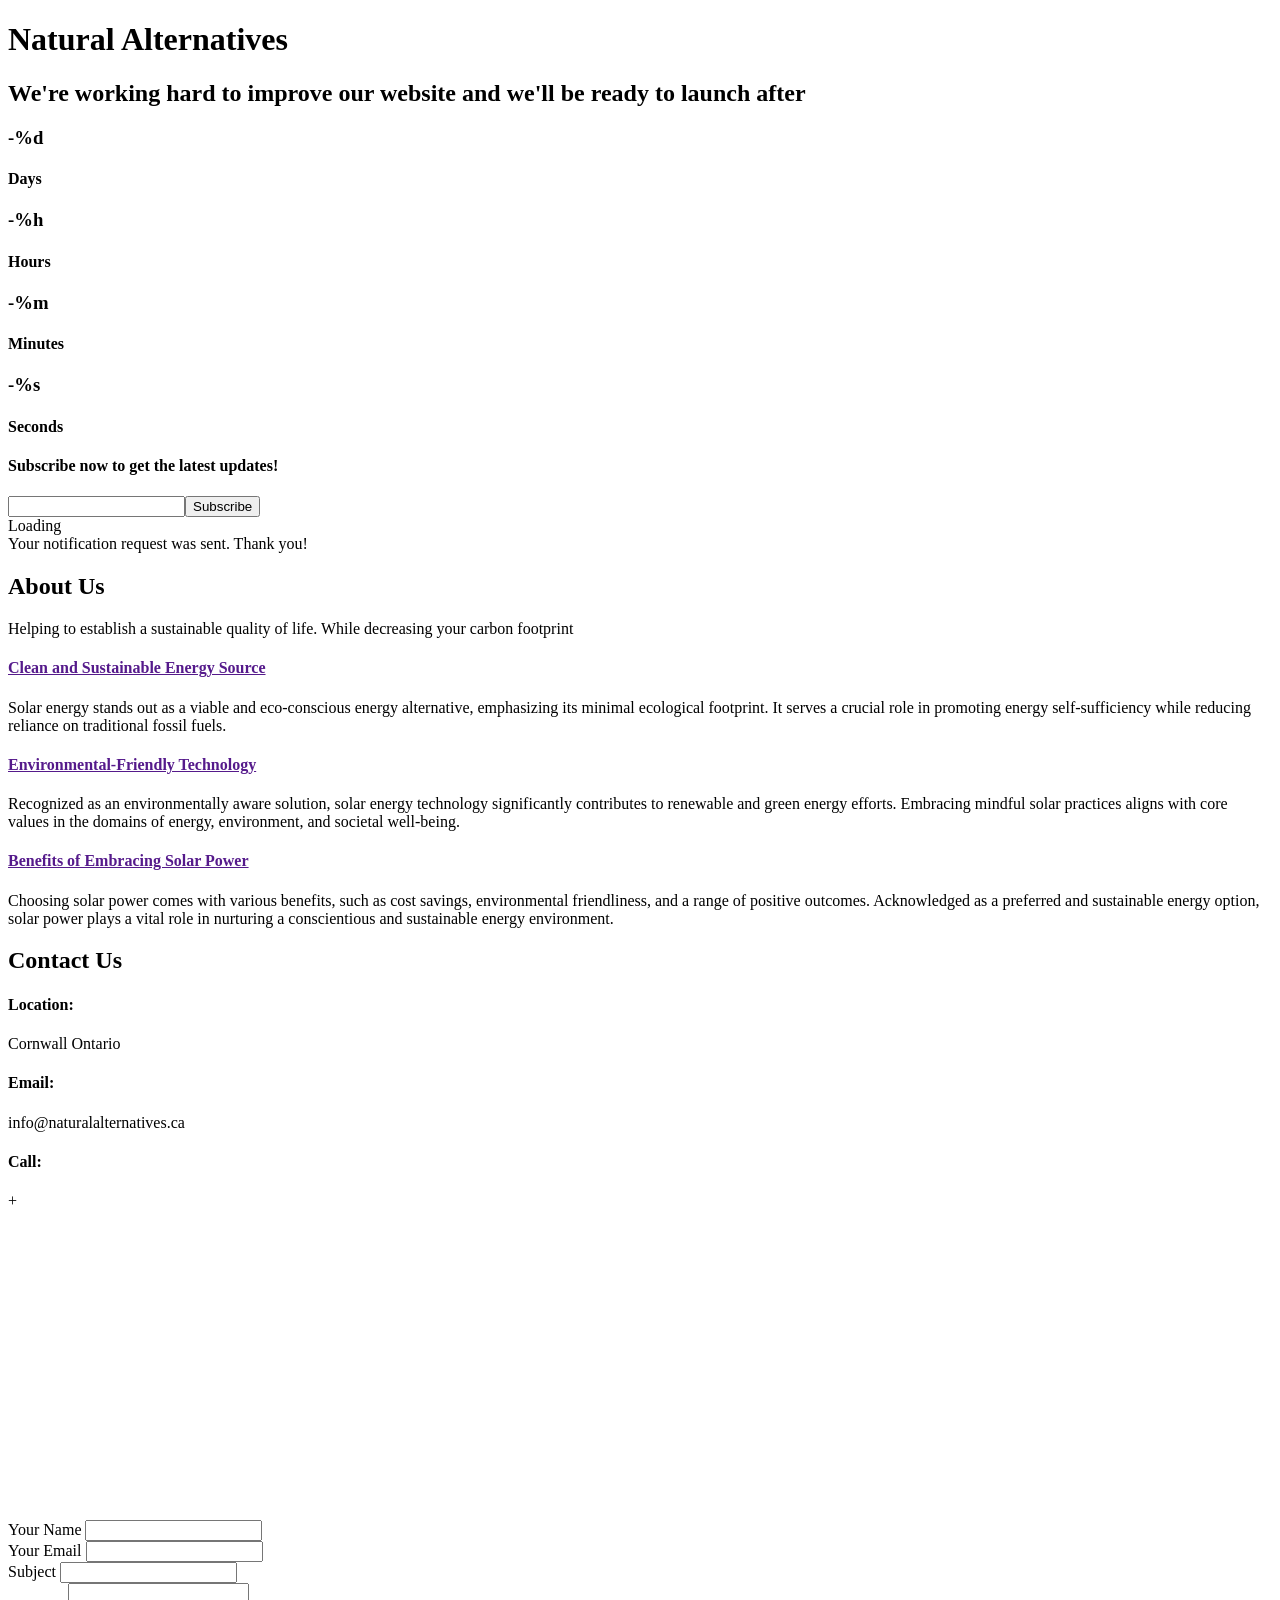
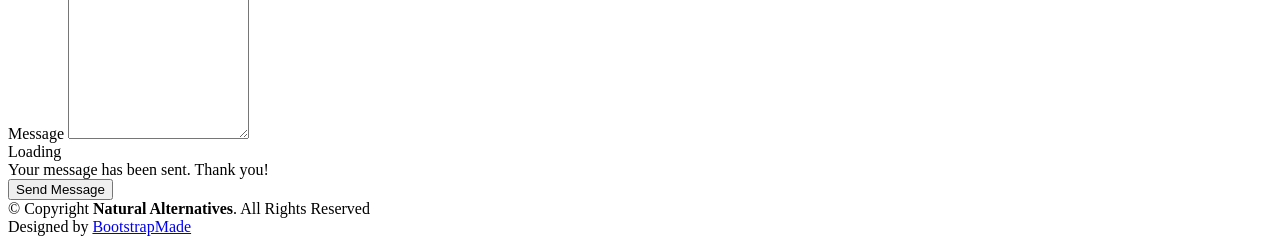
==== index.html @ 053cc7c6 "Add files via upload HTML Landing Page" ====
<!DOCTYPE html>
<html lang="en">

<head>
  <meta charset="utf-8">
  <meta content="width=device-width, initial-scale=1.0" name="viewport">
  <title>Natural Alternatives - Bootstrap Coming Soon Template</title>
  <meta content="" name="description">
  <meta content="" name="keywords">

  <!-- Favicons -->
  <link href="assets/img/favicon.png" rel="icon">
  <link href="assets/img/apple-touch-icon.png" rel="apple-touch-icon">

  <!-- Google Fonts -->
  <link href="https://fonts.googleapis.com/css?family=Open+Sans:300,300i,400,400i,600,600i,700,700i|Raleway:300,300i,400,400i,600,600i,700,700i" rel="stylesheet">

  <!-- Vendor CSS Files -->
  <link href="assets/vendor/bootstrap/css/bootstrap.min.css" rel="stylesheet">
  <link href="assets/vendor/bootstrap-icons/bootstrap-icons.css" rel="stylesheet">

  <!-- Template Main CSS File -->
  <link href="assets/css/style.css" rel="stylesheet">

  <!-- =======================================================
  * Template Name: Maundy
  * Updated: Jan 29 2024 with Bootstrap v5.3.2
  * Template URL: https://bootstrapmade.com/maundy-free-coming-soon-bootstrap-theme/
  * Author: BootstrapMade.com
  * License: https://bootstrapmade.com/license/
  ======================================================== -->
</head>

<body>

  <!-- ======= Header ======= -->
  <header id="header" class="d-flex align-items-center">
    <div class="container d-flex flex-column align-items-center">

      <h1>Natural Alternatives</h1>
      <h2>We're working hard to improve our website and we'll be ready to launch after</h2>
      <div class="countdown d-flex justify-content-center" data-count="2024/01/01">
        <div>
          <h3>-%d</h3>
          <h4>Days</h4>
        </div>
        <div>
          <h3>-%h</h3>
          <h4>Hours</h4>
        </div>
        <div>
          <h3>-%m</h3>
          <h4>Minutes</h4>
        </div>
        <div>
          <h3>-%s</h3>
          <h4>Seconds</h4>
        </div>
      </div>

      <div class="subscribe">
        <h4>Subscribe now to get the latest updates!</h4>
        <form action="forms/notify.php" method="post" role="form" class="php-email-form">
          <div class="subscribe-form">
            <input type="email" name="email" required><input type="submit" value="Subscribe">
          </div>
          <div class="mt-2">
            <div class="loading">Loading</div>
            <div class="error-message"></div>
            <div class="sent-message">Your notification request was sent. Thank you!</div>
          </div>
        </form>
      </div>

      <div class="social-links text-center">
        <a href="#" class="twitter"><i class="bi bi-twitter"></i></a>
        <a href="#" class="facebook"><i class="bi bi-facebook"></i></a>
        <a href="#" class="instagram"><i class="bi bi-instagram"></i></a>
        <a href="#" class="linkedin"><i class="bi bi-linkedin"></i></a>
      </div>

    </div>
  </header><!-- End #header -->

  <main id="main">

    <!-- ======= About Us Section ======= -->
    <section id="about" class="about">
      <div class="container">

        <div class="section-title">
          <h2>About Us</h2>
          <p>Helping to establish a sustainable quality of life. While decreasing your carbon footprint</p>
        </div>

        <div class="row mt-2">
          <div class="col-lg-4 col-md-6 icon-box">
            <div class="icon"><i class="bi bi-briefcase"></i></div>
            <h4 class="title"><a href="">Clean and Sustainable Energy Source</a></h4>
            <p class="description">Solar energy stands out as a viable and eco-conscious energy alternative, emphasizing its minimal ecological footprint. It serves a crucial role in promoting energy self-sufficiency while reducing reliance on traditional fossil fuels.</div>
          <div class="col-lg-4 col-md-6 icon-box">
            <div class="icon"><i class="bi bi-bar-chart"></i></div>
            <h4 class="title"><a href="">Environmental-Friendly Technology </a></h4>
            <p class="description">Recognized as an environmentally aware solution, solar energy technology significantly contributes to renewable and green energy efforts. Embracing mindful solar practices aligns with core values in the domains of energy, environment, and societal well-being.</div>
          <div class="col-lg-4 col-md-6 icon-box">
            <div class="icon"><i class="bi bi-brightness-high"></i></div>
            <h4 class="title"><a href="">Benefits of Embracing Solar Power</a></h4>
            <p class="description">Choosing solar power comes with various benefits, such as cost savings, environmental friendliness, and a range of positive outcomes. Acknowledged as a preferred and sustainable energy option, solar power plays a vital role in nurturing a conscientious and sustainable energy environment.</p>
          </div>
        </div>

      </div>
    </section><!-- End About Us Section -->

    <!-- ======= Contact Us Section ======= -->
    <section id="contact" class="contact">
      <div class="container">

        <div class="section-title">
          <h2>Contact Us</h2>
        </div>

        <div class="row">

          <div class="col-lg-5 d-flex align-items-stretch">
            <div class="info">
              <div class="address">
                <i class="bi bi-geo-alt"></i>
                <h4>Location:</h4>
                <p>Cornwall Ontario</p>
              </div>

              <div class="email">
                <i class="bi bi-envelope"></i>
                <h4>Email:</h4>
                <p>info@naturalalternatives.ca</p>
              </div>

              <div class="phone">
                <i class="bi bi-phone"></i>
                <h4>Call:</h4>
                <p>+</p>
              </div>

              <iframe src="https://www.google.com/maps/embed?pb=!1m14!1m8!1m3!1d12097.433213460943!2d-74.748867!3d45.017105!3m2!1i1024!2i768!4f13.1!3m3!1m2!1s0x4cd1c0f69bcedf27%3A0x494b4d4c6f68f7b8!2sCornwall%2C%20ON!5e0!3m2!1sen!2sca!4v1539943755621" frameborder="0" style="border:0; width: 100%; height: 290px;" allowfullscreen></iframe>
            </div>
          </div>

          <div class="col-lg-7 mt-5 mt-lg-0 d-flex align-items-stretch">
            <form action="forms/contact.php" method="post" role="form" class="php-email-form">
              <div class="row">
                <div class="form-group col-md-6">
                  <label for="name">Your Name</label>
                  <input type="text" name="name" class="form-control" id="name" required>
                </div>
                <div class="form-group col-md-6 mt-3 mt-md-0">
                  <label for="name">Your Email</label>
                  <input type="email" class="form-control" name="email" id="email" required>
                </div>
              </div>
              <div class="form-group mt-3">
                <label for="name">Subject</label>
                <input type="text" class="form-control" name="subject" id="subject" required>
              </div>
              <div class="form-group mt-3">
                <label for="name">Message</label>
                <textarea class="form-control" name="message" rows="10" required></textarea>
              </div>
              <div class="my-3">
                <div class="loading">Loading</div>
                <div class="error-message"></div>
                <div class="sent-message">Your message has been sent. Thank you!</div>
              </div>
              <div class="text-center"><button type="submit">Send Message</button></div>
            </form>
          </div>

        </div>

      </div>
    </section><!-- End Contact Us Section -->

  </main><!-- End #main -->

  <!-- ======= Footer ======= -->
  <footer id="footer">
    <div class="container">
      <div class="copyright">
        &copy; Copyright <strong><span>Natural Alternatives</span></strong>. All Rights Reserved
      </div>
      <div class="credits">
        <!-- All the links in the footer should remain intact. -->
        <!-- You can delete the links only if you purchased the pro version. -->
        <!-- Licensing information: https://bootstrapmade.com/license/ -->
        <!-- Purchase the pro version with working PHP/AJAX contact form: https://bootstrapmade.com/maundy-free-coming-soon-bootstrap-theme/ -->
        Designed by <a href="https://bootstrapmade.com/">BootstrapMade</a>
      </div>
    </div>
  </footer><!-- End #footer -->

  <a href="#" class="back-to-top d-flex align-items-center justify-content-center"><i class="bi bi-arrow-up-short"></i></a>

  <!-- Vendor JS Files -->
  <script src="assets/vendor/bootstrap/js/bootstrap.bundle.min.js"></script>
  <script src="assets/vendor/php-email-form/validate.js"></script>

  <!-- Template Main JS File -->
  <script src="assets/js/main.js"></script>

</body>

</html>
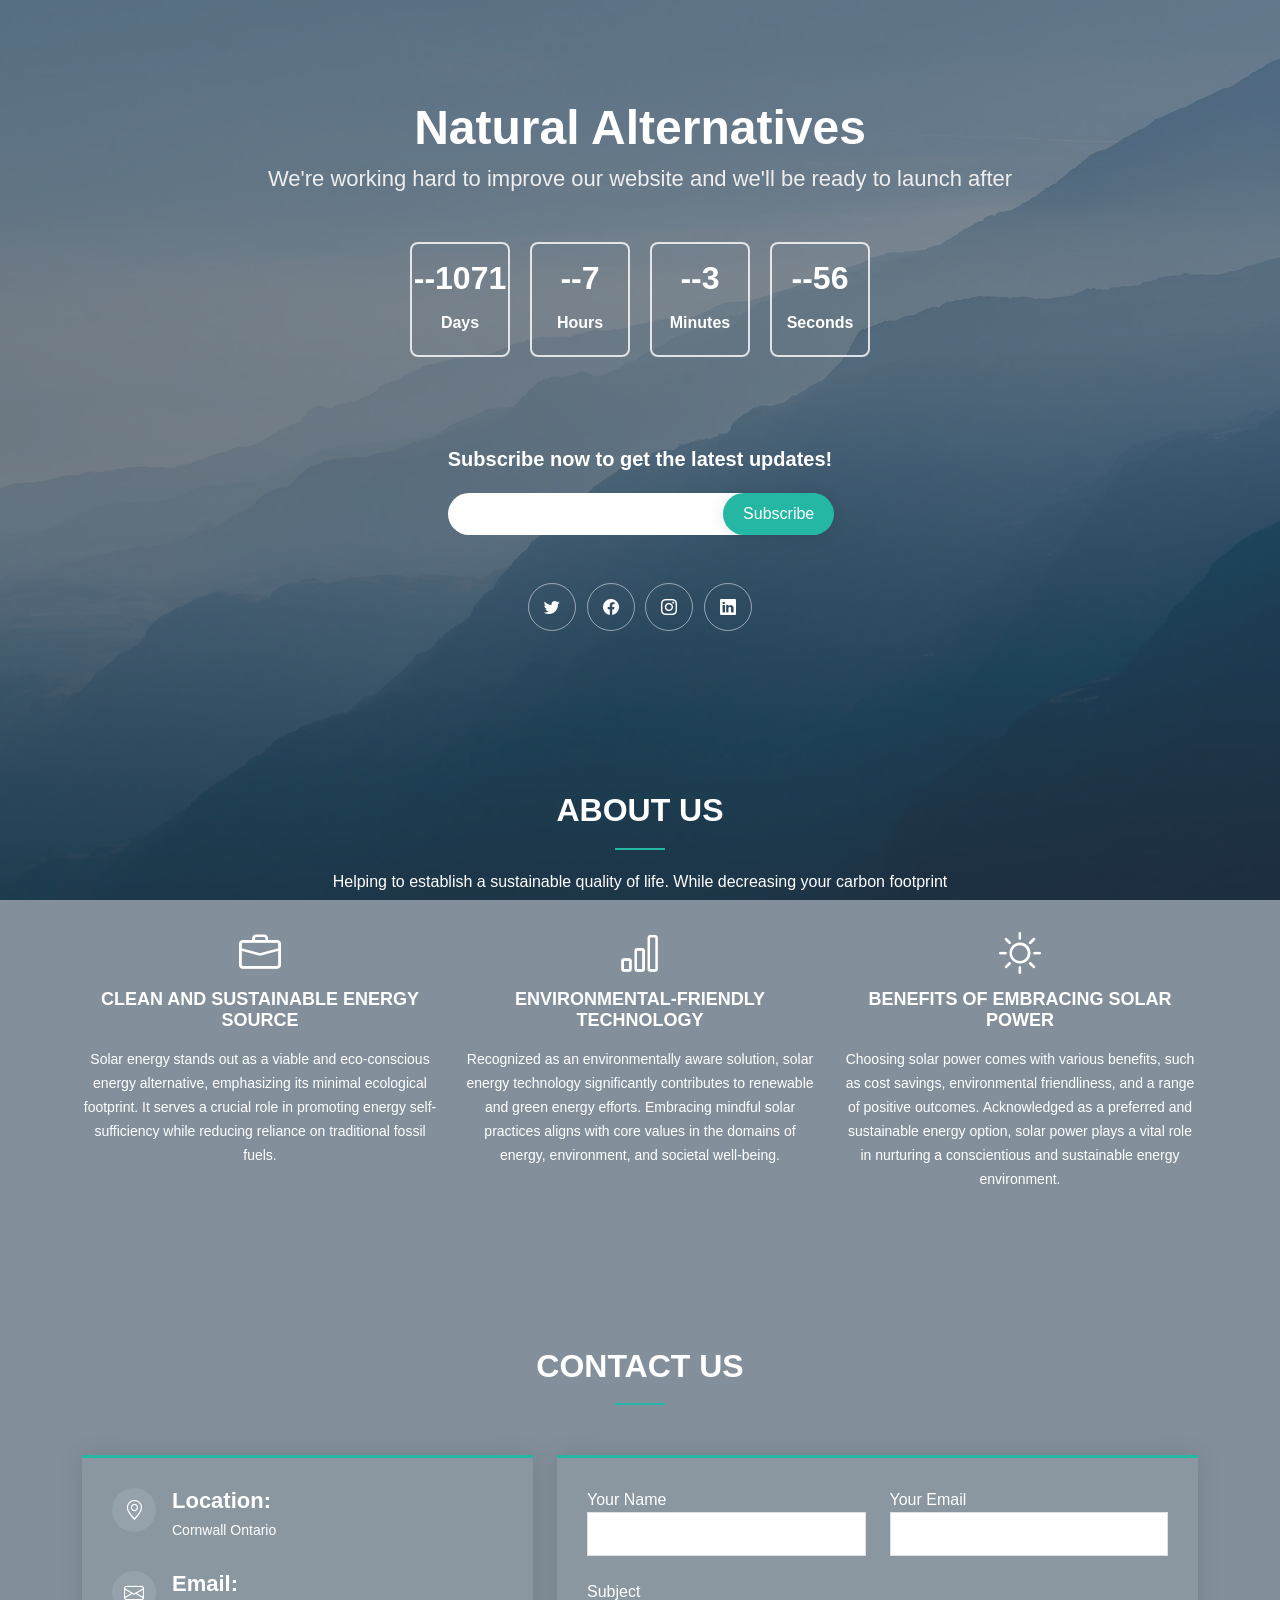
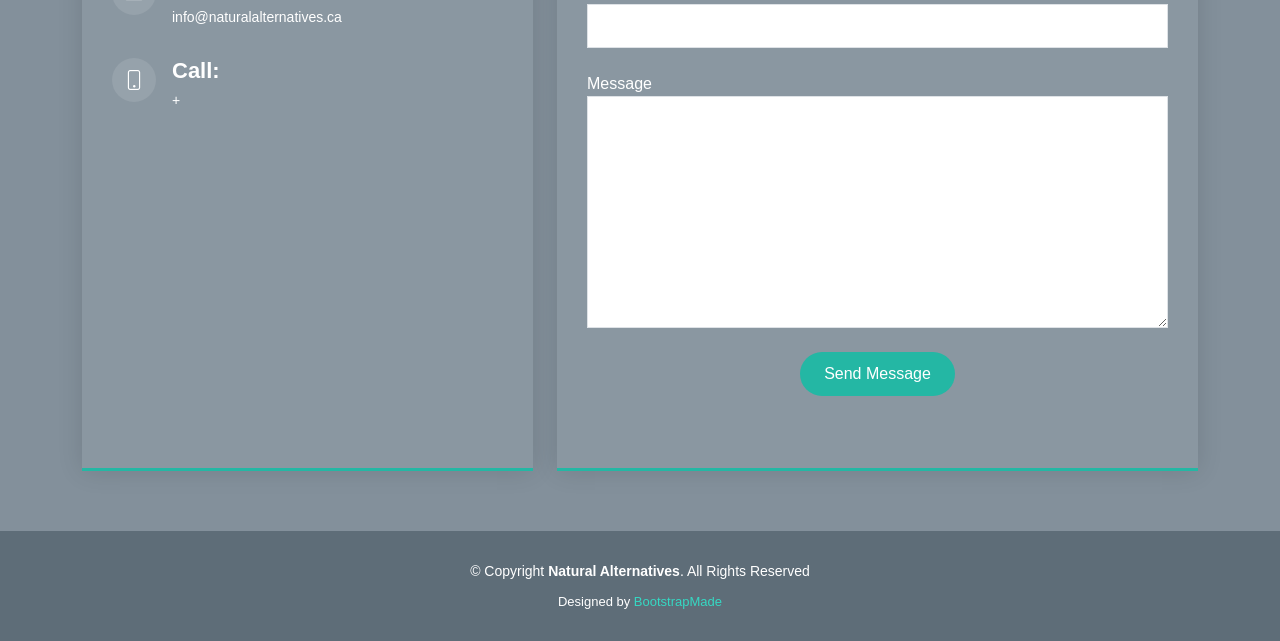
==== commit 206a158e: "test added test comment" ====
--- a/index.html
+++ b/index.html
@@ -22,6 +22,8 @@
   <!-- Template Main CSS File -->
   <link href="assets/css/style.css" rel="stylesheet">
 
+  <!-- this is a test line of text -->
+  
   <!-- =======================================================
   * Template Name: Maundy
   * Updated: Jan 29 2024 with Bootstrap v5.3.2
--- a/assets/css/style.css
+++ b/assets/css/style.css
@@ -0,0 +1,794 @@
+/**
+* Template Name: Maundy
+* Updated: Jan 29 2024 with Bootstrap v5.3.2
+* Template URL: https://bootstrapmade.com/maundy-free-coming-soon-bootstrap-theme/
+* Author: BootstrapMade.com
+* License: https://bootstrapmade.com/license/
+*/
+
+/*--------------------------------------------------------------
+# General
+--------------------------------------------------------------*/
+body {
+  font-family: "Open Sans", sans-serif;
+  color: #fff;
+  background: url("../img/bg.jpg") top center no-repeat;
+  background-size: cover;
+  position: relative;
+}
+
+body::before {
+  content: "";
+  position: absolute;
+  left: 0;
+  right: 0;
+  top: 0;
+  bottom: 0;
+  background: rgba(49, 71, 89, 0.6);
+}
+
+@media (min-width: 1024px) {
+  body {
+    background-attachment: fixed;
+  }
+}
+
+a {
+  color: #24b7a4;
+  text-decoration: none;
+}
+
+a:hover {
+  color: #36d8c3;
+  text-decoration: none;
+}
+
+h1,
+h2,
+h3,
+h4,
+h5,
+h6 {
+  font-family: "Raleway", sans-serif;
+}
+
+#main {
+  position: relative;
+}
+
+/*--------------------------------------------------------------
+# Back to top button
+--------------------------------------------------------------*/
+.back-to-top {
+  position: fixed;
+  visibility: hidden;
+  opacity: 0;
+  right: 15px;
+  bottom: 15px;
+  z-index: 996;
+  background: #24b7a4;
+  width: 40px;
+  height: 40px;
+  border-radius: 50px;
+  transition: all 0.4s;
+}
+
+.back-to-top i {
+  font-size: 28px;
+  color: #fff;
+  line-height: 0;
+}
+
+.back-to-top:hover {
+  background: #2ed6c0;
+  color: #fff;
+}
+
+.back-to-top.active {
+  visibility: visible;
+  opacity: 1;
+}
+
+/*--------------------------------------------------------------
+# Header
+--------------------------------------------------------------*/
+#header {
+  position: relative;
+  width: 100%;
+  padding: 100px 0;
+  /* countdown */
+}
+
+#header h1 {
+  margin: 0 0 10px 0;
+  font-size: 48px;
+  font-weight: 700;
+  line-height: 56px;
+  color: #fff;
+}
+
+#header h2 {
+  color: #eee;
+  margin-bottom: 40px;
+  font-size: 22px;
+}
+
+#header .countdown {
+  margin-bottom: 80px;
+}
+
+#header .countdown div {
+  text-align: center;
+  border: 2px solid rgba(255, 255, 255, 0.8);
+  border-radius: 8px;
+  margin: 10px 10px;
+  width: 100px;
+  padding: 15px 0;
+}
+
+#header .countdown div h3 {
+  font-weight: 700;
+  font-size: 32px;
+  margin-bottom: 15px;
+}
+
+#header .countdown div h4 {
+  font-size: 16px;
+  font-weight: 600;
+}
+
+@media (max-width: 575px) {
+  #header .countdown div {
+    width: 70px;
+    padding: 10px 0;
+    margin: 10px 8px;
+  }
+
+  #header .countdown div h3 {
+    font-size: 28px;
+    margin-bottom: 10px;
+  }
+
+  #header .countdown div h4 {
+    font-size: 14px;
+    font-weight: 500;
+  }
+}
+
+#header .subscribe {
+  font-size: 15px;
+  text-align: center;
+}
+
+#header .subscribe h4 {
+  font-size: 20px;
+  font-weight: 600;
+  color: #fff;
+  position: relative;
+  padding-bottom: 12px;
+}
+
+#header .subscribe .subscribe-form {
+  min-width: 300px;
+  margin-top: 10px;
+  background: #fff;
+  padding: 6px 10px;
+  position: relative;
+  border-radius: 50px;
+  text-align: left;
+}
+
+#header .subscribe .subscribe-form input[type=email] {
+  border: 0;
+  padding: 4px 8px;
+  width: calc(100% - 100px);
+}
+
+#header .subscribe .subscribe-form input[type=submit] {
+  position: absolute;
+  top: 0;
+  right: -2px;
+  bottom: 0;
+  border: 0;
+  background: none;
+  font-size: 16px;
+  padding: 0 20px;
+  background: #24b7a4;
+  color: #fff;
+  transition: 0.3s;
+  border-radius: 50px;
+  box-shadow: 0px 2px 15px rgba(0, 0, 0, 0.1);
+}
+
+#header .subscribe .subscribe-form input[type=submit]:hover {
+  background: #22ae9c;
+}
+
+#header .subscribe .error-message {
+  display: none;
+  color: #ed3c0d;
+  text-align: center;
+  padding: 15px;
+  font-weight: 600;
+}
+
+#header .subscribe .sent-message {
+  display: none;
+  color: #18d26e;
+  text-align: center;
+  padding: 15px;
+  font-weight: 600;
+}
+
+#header .subscribe .loading {
+  display: none;
+  text-align: center;
+  padding: 15px;
+}
+
+#header .subscribe .loading:before {
+  content: "";
+  display: inline-block;
+  border-radius: 50%;
+  width: 24px;
+  height: 24px;
+  margin: 0 10px -6px 0;
+  border: 3px solid #18d26e;
+  border-top-color: #eee;
+  animation: animate-loading-notify 1s linear infinite;
+}
+
+@keyframes animate-loading-notify {
+  0% {
+    transform: rotate(0deg);
+  }
+
+  100% {
+    transform: rotate(360deg);
+  }
+}
+
+#header .social-links {
+  margin-top: 40px;
+}
+
+#header .social-links a {
+  font-size: 16px;
+  color: #fff;
+  margin: 0 3px;
+  border-radius: 50%;
+  width: 48px;
+  height: 48px;
+  transition: 0.3s;
+  border: 1px solid rgba(255, 255, 255, 0.5);
+  display: inline-flex;
+  align-items: center;
+  justify-content: center;
+}
+
+#header .social-links a i {
+  line-height: 0;
+}
+
+#header .social-links a:hover {
+  background: #24b7a4;
+  border-color: #24b7a4;
+}
+
+/*--------------------------------------------------------------
+# Navigation Menu
+--------------------------------------------------------------*/
+/**
+* Desktop Navigation 
+*/
+.navbar {
+  padding: 0;
+}
+
+.navbar ul {
+  margin: 0;
+  padding: 0;
+  display: flex;
+  list-style: none;
+  align-items: center;
+}
+
+.navbar li {
+  position: relative;
+}
+
+.navbar a,
+.navbar a:focus {
+  display: flex;
+  align-items: center;
+  justify-content: space-between;
+  padding: 10px 0 10px 30px;
+  font-family: "Raleway", sans-serif;
+  font-size: 16px;
+  font-weight: 700;
+  color: #3a5469;
+  white-space: nowrap;
+  transition: 0.3s;
+}
+
+.navbar a i,
+.navbar a:focus i {
+  font-size: 12px;
+  line-height: 0;
+  margin-left: 5px;
+}
+
+.navbar a:hover,
+.navbar .active,
+.navbar .active:focus,
+.navbar li:hover>a {
+  color: #24b7a4;
+}
+
+.navbar .getstarted,
+.navbar .getstarted:focus {
+  background: #24b7a4;
+  padding: 8px 20px;
+  margin-left: 30px;
+  border-radius: 4px;
+  color: #fff;
+}
+
+.navbar .getstarted:hover,
+.navbar .getstarted:focus:hover {
+  color: #fff;
+  background: #28ccb7;
+}
+
+.navbar .dropdown ul {
+  display: block;
+  position: absolute;
+  left: 14px;
+  top: calc(100% + 30px);
+  margin: 0;
+  padding: 10px 0;
+  z-index: 99;
+  opacity: 0;
+  visibility: hidden;
+  background: #fff;
+  box-shadow: 0px 0px 30px rgba(127, 137, 161, 0.25);
+  transition: 0.3s;
+  border-radius: 4px;
+}
+
+.navbar .dropdown ul li {
+  min-width: 200px;
+}
+
+.navbar .dropdown ul a {
+  padding: 10px 20px;
+  font-size: 15px;
+  text-transform: none;
+  font-weight: 600;
+}
+
+.navbar .dropdown ul a i {
+  font-size: 12px;
+}
+
+.navbar .dropdown ul a:hover,
+.navbar .dropdown ul .active:hover,
+.navbar .dropdown ul li:hover>a {
+  color: #24b7a4;
+}
+
+.navbar .dropdown:hover>ul {
+  opacity: 1;
+  top: 100%;
+  visibility: visible;
+}
+
+.navbar .dropdown .dropdown ul {
+  top: 0;
+  left: calc(100% - 30px);
+  visibility: hidden;
+}
+
+.navbar .dropdown .dropdown:hover>ul {
+  opacity: 1;
+  top: 0;
+  left: 100%;
+  visibility: visible;
+}
+
+@media (max-width: 1366px) {
+  .navbar .dropdown .dropdown ul {
+    left: -90%;
+  }
+
+  .navbar .dropdown .dropdown:hover>ul {
+    left: -100%;
+  }
+}
+
+/**
+* Mobile Navigation 
+*/
+.mobile-nav-toggle {
+  color: #314759;
+  font-size: 28px;
+  cursor: pointer;
+  display: none;
+  line-height: 0;
+  transition: 0.5s;
+}
+
+.mobile-nav-toggle.bi-x {
+  color: #fff;
+}
+
+@media (max-width: 991px) {
+  .mobile-nav-toggle {
+    display: block;
+  }
+
+  .navbar ul {
+    display: none;
+  }
+}
+
+.navbar-mobile {
+  position: fixed;
+  overflow: hidden;
+  top: 0;
+  right: 0;
+  left: 0;
+  bottom: 0;
+  background: rgba(31, 45, 56, 0.9);
+  transition: 0.3s;
+}
+
+.navbar-mobile .mobile-nav-toggle {
+  position: absolute;
+  top: 15px;
+  right: 15px;
+}
+
+.navbar-mobile ul {
+  display: block;
+  position: absolute;
+  top: 55px;
+  right: 15px;
+  bottom: 15px;
+  left: 15px;
+  padding: 10px 0;
+  border-radius: 10px;
+  background-color: #fff;
+  overflow-y: auto;
+  transition: 0.3s;
+}
+
+.navbar-mobile a,
+.navbar-mobile a:focus {
+  padding: 10px 20px;
+  font-size: 15px;
+  color: #314759;
+}
+
+.navbar-mobile a:hover,
+.navbar-mobile .active,
+.navbar-mobile li:hover>a {
+  color: #24b7a4;
+}
+
+.navbar-mobile .getstarted,
+.navbar-mobile .getstarted:focus {
+  margin: 15px;
+}
+
+.navbar-mobile .dropdown ul {
+  position: static;
+  display: none;
+  margin: 10px 20px;
+  padding: 10px 0;
+  z-index: 99;
+  opacity: 1;
+  visibility: visible;
+  background: #fff;
+  box-shadow: 0px 0px 30px rgba(127, 137, 161, 0.25);
+}
+
+.navbar-mobile .dropdown ul li {
+  min-width: 200px;
+}
+
+.navbar-mobile .dropdown ul a {
+  padding: 10px 20px;
+}
+
+.navbar-mobile .dropdown ul a i {
+  font-size: 12px;
+}
+
+.navbar-mobile .dropdown ul a:hover,
+.navbar-mobile .dropdown ul .active:hover,
+.navbar-mobile .dropdown ul li:hover>a {
+  color: #24b7a4;
+}
+
+.navbar-mobile .dropdown>.dropdown-active {
+  display: block;
+}
+
+/*--------------------------------------------------------------
+# Sections General
+--------------------------------------------------------------*/
+section {
+  padding: 60px 0;
+  overflow: hidden;
+}
+
+.section-bg {
+  background-color: #d8f7f3;
+}
+
+.section-title {
+  text-align: center;
+  padding-bottom: 30px;
+}
+
+.section-title h2 {
+  font-size: 32px;
+  font-weight: bold;
+  text-transform: uppercase;
+  margin-bottom: 20px;
+  padding-bottom: 20px;
+  position: relative;
+}
+
+.section-title h2::after {
+  content: "";
+  position: absolute;
+  display: block;
+  width: 50px;
+  height: 2px;
+  background: #24b7a4;
+  bottom: 0;
+  left: calc(50% - 25px);
+}
+
+.section-title p {
+  margin-bottom: 0;
+}
+
+/*--------------------------------------------------------------
+# Contact Us
+--------------------------------------------------------------*/
+.about .icon-box {
+  margin-bottom: 20px;
+  text-align: center;
+}
+
+.about .icon {
+  display: flex;
+  justify-content: center;
+  margin-bottom: 15px;
+}
+
+.about .icon i {
+  color: #fff;
+  font-size: 42px;
+  line-height: 0;
+}
+
+.about .title {
+  font-weight: 700;
+  margin-bottom: 15px;
+  font-size: 18px;
+  text-transform: uppercase;
+}
+
+.about .title a {
+  color: #fff;
+  transition: 0.3s;
+}
+
+.about .description {
+  line-height: 24px;
+  font-size: 14px;
+}
+
+/*--------------------------------------------------------------
+# Contact Us
+--------------------------------------------------------------*/
+.contact .info {
+  border-top: 3px solid #24b7a4;
+  border-bottom: 3px solid #24b7a4;
+  padding: 30px;
+  background: rgba(255, 255, 255, 0.06);
+  width: 100%;
+  box-shadow: 0 0 24px 0 rgba(0, 0, 0, 0.12);
+}
+
+.contact .info i {
+  font-size: 20px;
+  color: #fff;
+  float: left;
+  width: 44px;
+  height: 44px;
+  background: rgba(255, 255, 255, 0.1);
+  display: flex;
+  justify-content: center;
+  align-items: center;
+  border-radius: 50px;
+  transition: all 0.3s ease-in-out;
+}
+
+.contact .info h4 {
+  padding: 0 0 0 60px;
+  font-size: 22px;
+  font-weight: 600;
+  margin-bottom: 5px;
+}
+
+.contact .info p {
+  padding: 0 0 10px 60px;
+  margin-bottom: 20px;
+  font-size: 14px;
+}
+
+.contact .info .email p {
+  padding-top: 5px;
+}
+
+.contact .info .social-links {
+  padding-left: 60px;
+}
+
+.contact .info .social-links a {
+  font-size: 18px;
+  display: inline-block;
+  background: #333;
+  color: #fff;
+  line-height: 1;
+  padding: 8px 0;
+  border-radius: 50%;
+  text-align: center;
+  width: 36px;
+  height: 36px;
+  transition: 0.3s;
+  margin-right: 10px;
+}
+
+.contact .info .social-links a:hover {
+  background: #24b7a4;
+  color: #fff;
+}
+
+.contact .info .email:hover i,
+.contact .info .address:hover i,
+.contact .info .phone:hover i {
+  background: #24b7a4;
+  color: #fff;
+}
+
+.contact .php-email-form {
+  width: 100%;
+  border-top: 3px solid #24b7a4;
+  border-bottom: 3px solid #24b7a4;
+  padding: 30px;
+  background: rgba(255, 255, 255, 0.06);
+  box-shadow: 0 0 24px 0 rgba(0, 0, 0, 0.12);
+}
+
+.contact .php-email-form .form-group {
+  padding-bottom: 8px;
+}
+
+.contact .php-email-form .validate {
+  display: none;
+  color: red;
+  margin: 0 0 15px 0;
+  font-weight: 400;
+  font-size: 13px;
+}
+
+.contact .php-email-form .error-message {
+  display: none;
+  color: #fff;
+  background: #ed3c0d;
+  text-align: left;
+  padding: 15px;
+  font-weight: 600;
+}
+
+.contact .php-email-form .error-message br+br {
+  margin-top: 25px;
+}
+
+.contact .php-email-form .sent-message {
+  display: none;
+  color: #fff;
+  background: #18d26e;
+  text-align: center;
+  padding: 15px;
+  font-weight: 600;
+}
+
+.contact .php-email-form .loading {
+  display: none;
+  background: #fff;
+  text-align: center;
+  padding: 15px;
+}
+
+.contact .php-email-form .loading:before {
+  content: "";
+  display: inline-block;
+  border-radius: 50%;
+  width: 24px;
+  height: 24px;
+  margin: 0 10px -6px 0;
+  border: 3px solid #18d26e;
+  border-top-color: #eee;
+  animation: animate-loading 1s linear infinite;
+}
+
+.contact .php-email-form input,
+.contact .php-email-form textarea {
+  border-radius: 0;
+  box-shadow: none;
+  font-size: 14px;
+}
+
+.contact .php-email-form input {
+  height: 44px;
+}
+
+.contact .php-email-form textarea {
+  padding: 10px 12px;
+}
+
+.contact .php-email-form button[type=submit] {
+  background: #24b7a4;
+  border: 0;
+  padding: 10px 24px;
+  color: #fff;
+  transition: 0.4s;
+  border-radius: 50px;
+}
+
+.contact .php-email-form button[type=submit]:hover {
+  background: #36d8c3;
+}
+
+@keyframes animate-loading {
+  0% {
+    transform: rotate(0deg);
+  }
+
+  100% {
+    transform: rotate(360deg);
+  }
+}
+
+/*--------------------------------------------------------------
+# Footer
+--------------------------------------------------------------*/
+#footer {
+  background: rgba(38, 55, 69, 0.4);
+  padding: 30px 0;
+  color: #fff;
+  font-size: 14px;
+  position: relative;
+}
+
+#footer .copyright {
+  text-align: center;
+}
+
+#footer .credits {
+  padding-top: 10px;
+  text-align: center;
+  font-size: 13px;
+  color: #fff;
+}
+
+#footer .credits a {
+  color: #36d8c3;
+}
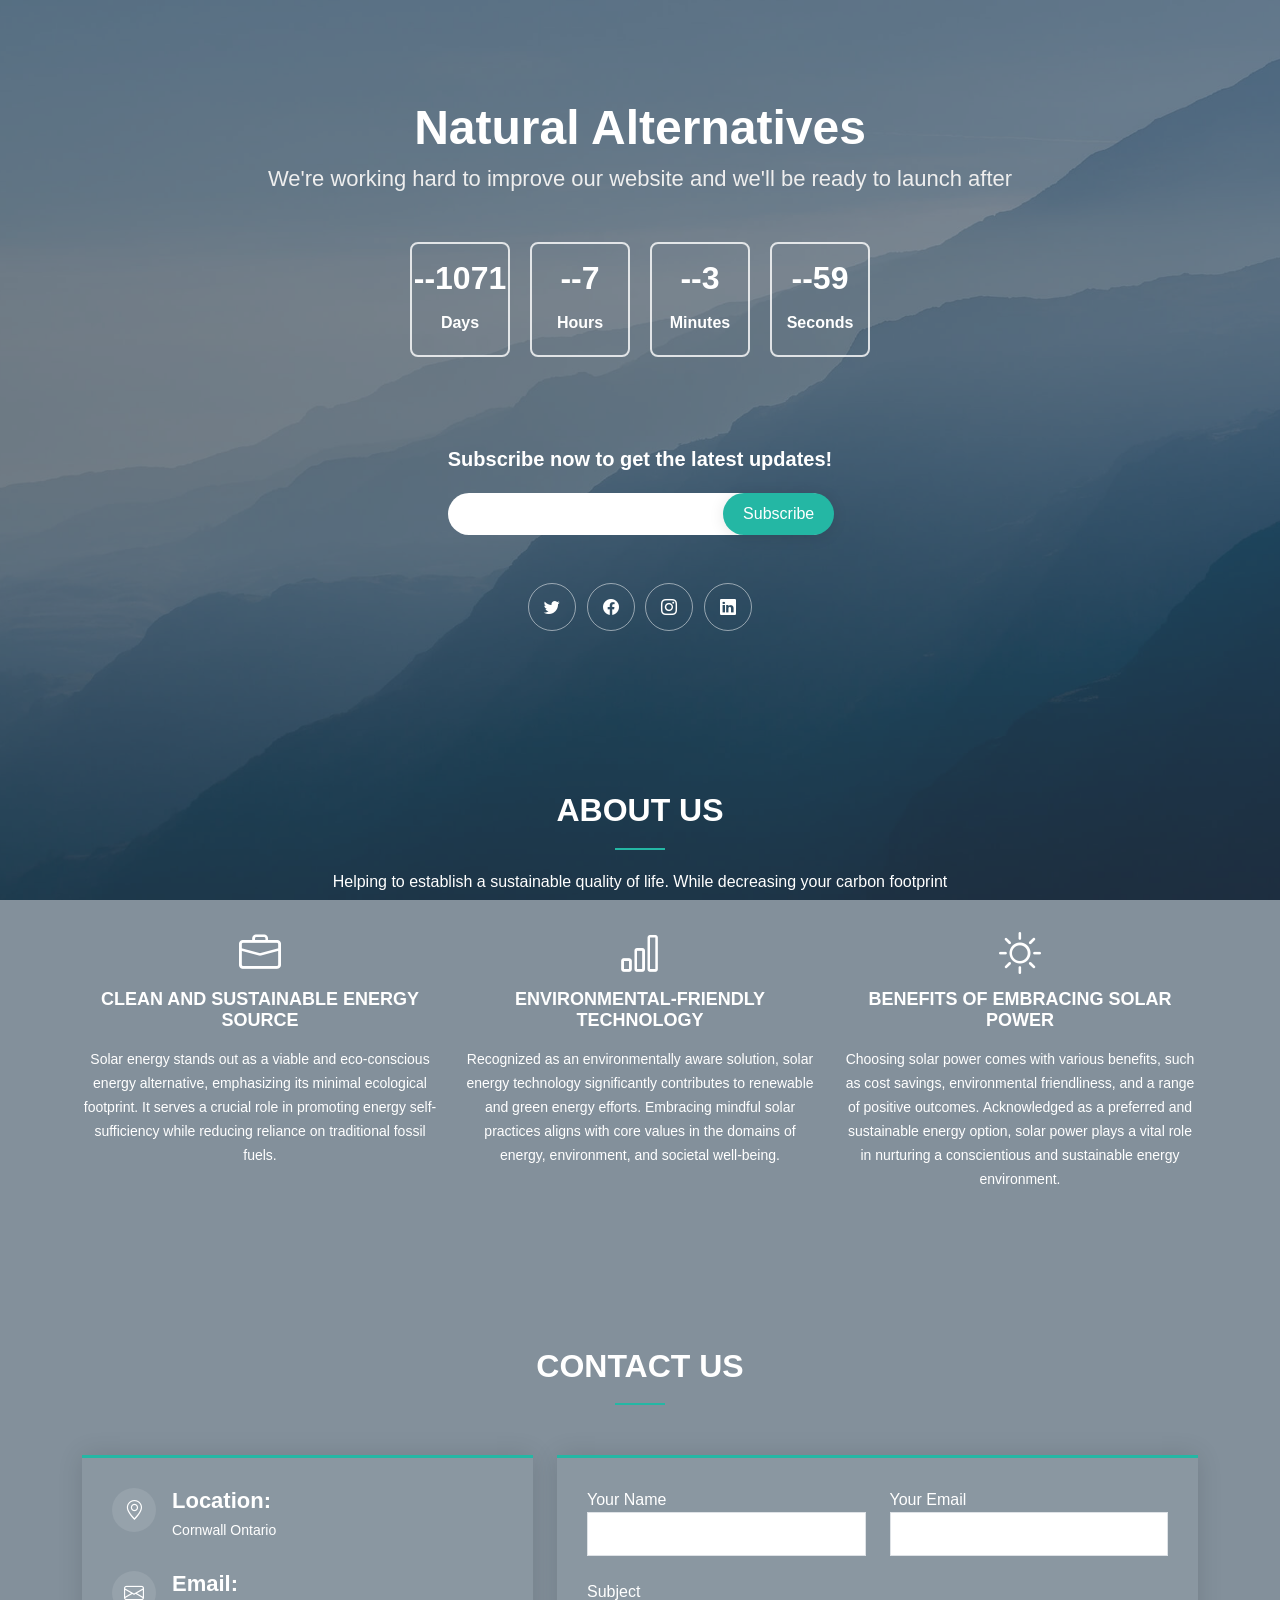
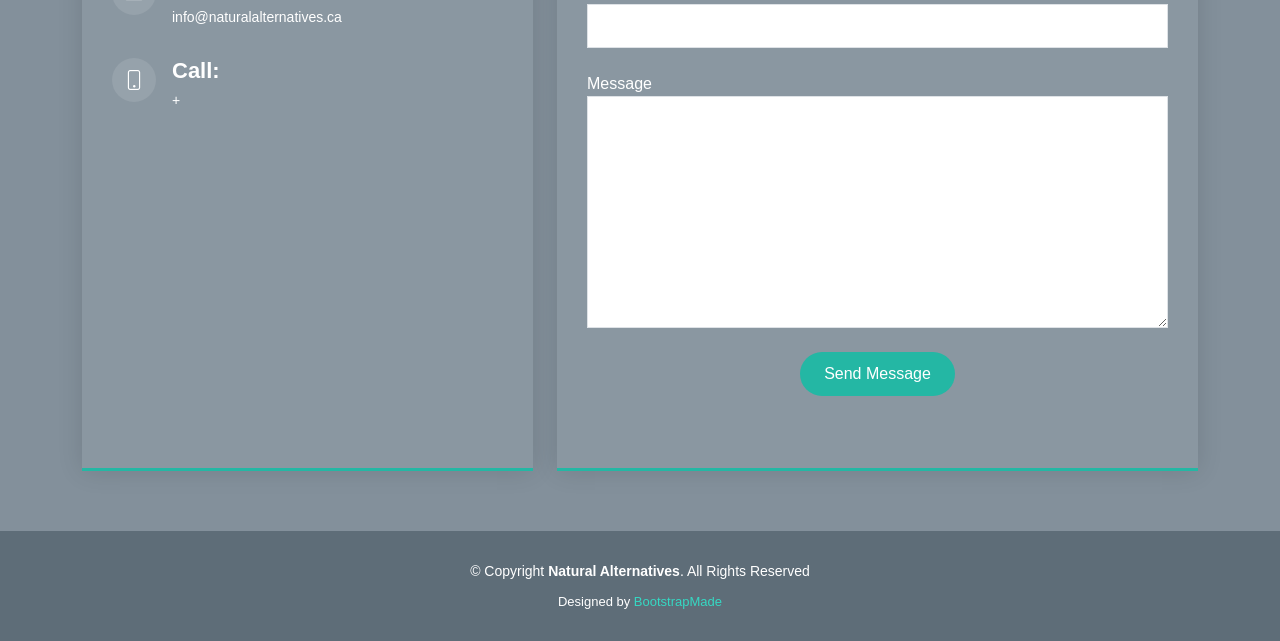
==== commit 5f7818a9: "removed test test line removed" ====
--- a/index.html
+++ b/index.html
@@ -21,9 +21,7 @@
 
   <!-- Template Main CSS File -->
   <link href="assets/css/style.css" rel="stylesheet">
-
-  <!-- this is a test line of text -->
-  
+    
   <!-- =======================================================
   * Template Name: Maundy
   * Updated: Jan 29 2024 with Bootstrap v5.3.2
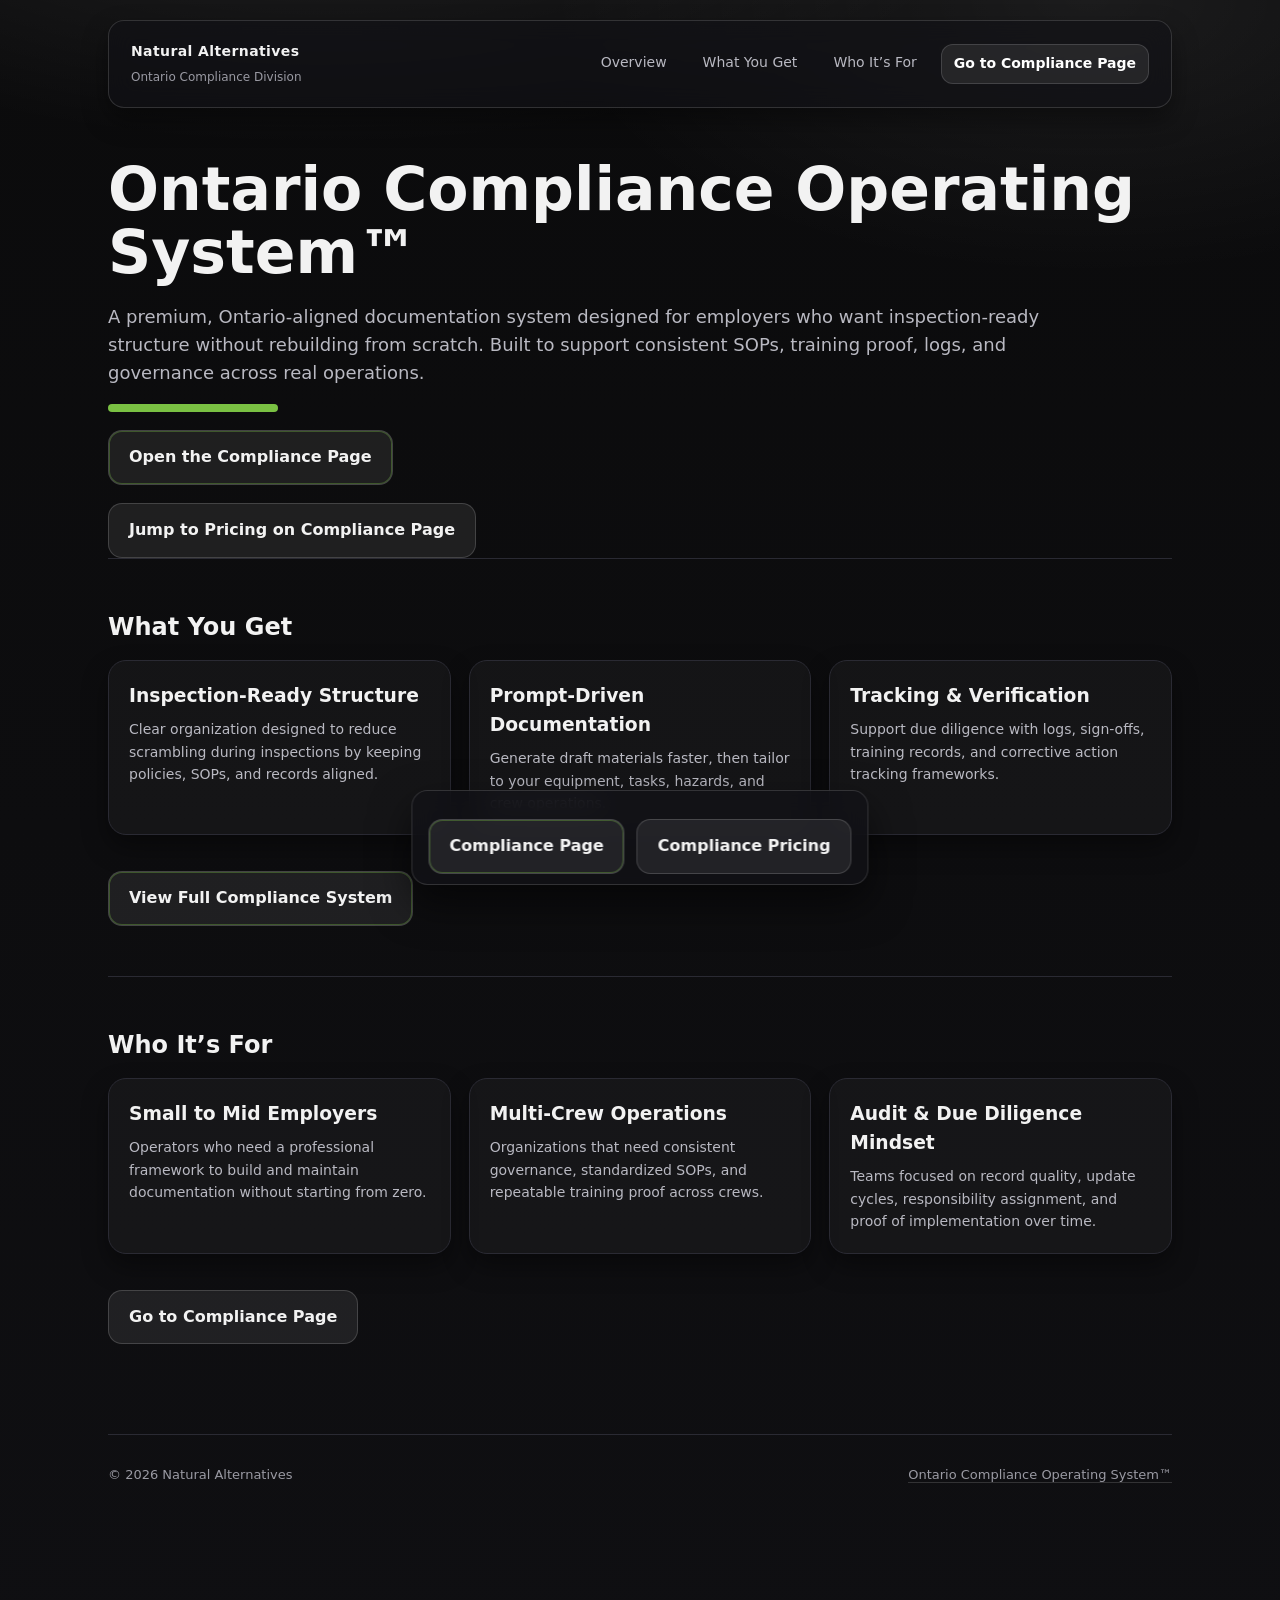
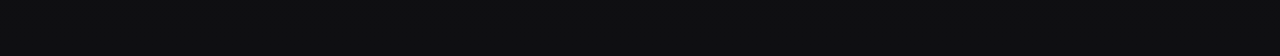
==== commit c7fc6afc: "Revise index.html for Ontario Compliance OS Updated the HTML structure and content for the Ontario C" ====
--- a/index.html
+++ b/index.html
@@ -1,212 +1,293 @@
 <!DOCTYPE html>
 <html lang="en">
-
 <head>
-  <meta charset="utf-8">
-  <meta content="width=device-width, initial-scale=1.0" name="viewport">
-  <title>Natural Alternatives - Bootstrap Coming Soon Template</title>
-  <meta content="" name="description">
-  <meta content="" name="keywords">
-
-  <!-- Favicons -->
-  <link href="assets/img/favicon.png" rel="icon">
-  <link href="assets/img/apple-touch-icon.png" rel="apple-touch-icon">
-
-  <!-- Google Fonts -->
-  <link href="https://fonts.googleapis.com/css?family=Open+Sans:300,300i,400,400i,600,600i,700,700i|Raleway:300,300i,400,400i,600,600i,700,700i" rel="stylesheet">
-
-  <!-- Vendor CSS Files -->
-  <link href="assets/vendor/bootstrap/css/bootstrap.min.css" rel="stylesheet">
-  <link href="assets/vendor/bootstrap-icons/bootstrap-icons.css" rel="stylesheet">
-
-  <!-- Template Main CSS File -->
-  <link href="assets/css/style.css" rel="stylesheet">
-    
-  <!-- =======================================================
-  * Template Name: Maundy
-  * Updated: Jan 29 2024 with Bootstrap v5.3.2
-  * Template URL: https://bootstrapmade.com/maundy-free-coming-soon-bootstrap-theme/
-  * Author: BootstrapMade.com
-  * License: https://bootstrapmade.com/license/
-  ======================================================== -->
+<meta charset="UTF-8" />
+<meta name="viewport" content="width=device-width, initial-scale=1" />
+<title>Ontario Compliance Operating System™ | Natural Alternatives</title>
+<meta name="description" content="Elite Ontario-aligned compliance operating system for employers. Generate, implement, track, and maintain inspection-ready documentation." />
+
+<script>
+  /* SINGLE SOURCE OF TRUTH (fixes broken/mismatched links) */
+  const COMPLIANCE_URL = "https://www.naturalalternatives.ca/ontario-compliance-operating-system-/";
+</script>
+
+<style>
+:root{
+  --bg:#0b0b0c;
+  --bg2:#0f0f12;
+  --surface: rgba(255,255,255,.03);
+  --border:#2a2a33;
+  --text:#f2f2f2;
+  --muted:#b9b9c2;
+  --muted2:#9a9aa3;
+  --green:#7ac143;
+  --shadow: 0 18px 40px rgba(0,0,0,.55);
+  --shadowSoft: 0 12px 26px rgba(0,0,0,.40);
+  --radius: 18px;
+  --max: 1120px;
+}
+*{box-sizing:border-box}
+html{scroll-behavior:smooth}
+body{
+  margin:0;
+  font-family: Inter, system-ui, -apple-system, Segoe UI, Roboto, Arial, sans-serif;
+  background:
+    radial-gradient(1200px 520px at 25% -10%, rgba(255,255,255,.10) 0%, transparent 60%),
+    radial-gradient(900px 460px at 85% 0%, rgba(255,255,255,.07) 0%, transparent 60%),
+    linear-gradient(180deg, var(--bg) 0%, var(--bg2) 100%);
+  color:var(--text);
+  line-height:1.55;
+}
+a{text-decoration:none;color:inherit}
+
+.wrap{max-width:var(--max);margin:auto;padding:20px 28px 140px;}
+
+header{
+  position:sticky;
+  top:14px;
+  z-index:999;
+  display:flex;
+  justify-content:space-between;
+  align-items:center;
+  gap:20px;
+  padding:18px 22px;
+  border:1px solid rgba(255,255,255,.14);
+  border-radius:16px;
+  background:rgba(18,18,23,.6);
+  backdrop-filter:blur(12px);
+  box-shadow:var(--shadowSoft);
+}
+.brand strong{font-size:14px;letter-spacing:.4px}
+.brand span{font-size:12px;color:var(--muted2)}
+
+nav{display:flex;gap:12px;flex-wrap:wrap}
+nav a{
+  padding:8px 12px;
+  border-radius:12px;
+  font-size:14px;
+  color:var(--muted);
+}
+nav a:hover{background:rgba(255,255,255,.06);color:#fff}
+nav a.primary{
+  background:rgba(255,255,255,.08);
+  border:1px solid rgba(255,255,255,.14);
+  font-weight:800;
+  color:#fff;
+}
+
+main{margin-top:50px}
+.hero h1{
+  font-size: clamp(34px,5vw,60px);
+  line-height:1.06;
+  margin:0;
+}
+.hero p{
+  font-size:18px;
+  color:var(--muted);
+  max-width:950px;
+}
+.accent{
+  width:170px;
+  height:8px;
+  background:var(--green);
+  border-radius:999px;
+  margin-top:12px;
+}
+
+.btn{
+  display:inline-block;
+  padding:14px 20px;
+  border-radius:14px;
+  font-weight:900;
+  border:1px solid rgba(255,255,255,.16);
+  background:rgba(255,255,255,.08);
+  margin-top:18px;
+}
+.btn:hover{background:rgba(255,255,255,.14)}
+.btn.primary{
+  box-shadow:0 0 0 1px rgba(122,193,67,.35) inset;
+}
+
+section{
+  padding:50px 0;
+  border-top:1px solid var(--border);
+}
+.grid{
+  display:grid;
+  grid-template-columns:repeat(auto-fit,minmax(240px,1fr));
+  gap:18px;
+}
+.card{
+  background:var(--surface);
+  border:1px solid var(--border);
+  border-radius:var(--radius);
+  padding:20px;
+  box-shadow:var(--shadowSoft);
+}
+.card h3{margin:0 0 8px}
+.card p{margin:0;color:var(--muted);font-size:14px;line-height:1.6}
+
+footer{
+  border-top:1px solid var(--border);
+  padding:30px 0;
+  margin-top:40px;
+  font-size:13px;
+  color:var(--muted2);
+  display:flex;
+  justify-content:space-between;
+  flex-wrap:wrap;
+  gap:12px;
+}
+footer a{border-bottom:1px solid rgba(255,255,255,.15)}
+footer a:hover{color:var(--green)}
+
+.floating{
+  position:fixed;
+  bottom:15px;
+  left:50%;
+  transform:translateX(-50%);
+  background:rgba(18,18,23,.8);
+  backdrop-filter:blur(12px);
+  border:1px solid rgba(255,255,255,.14);
+  border-radius:16px;
+  padding:10px 16px;
+  display:flex;
+  gap:12px;
+  box-shadow:var(--shadow);
+  z-index:1000;
+}
+@media (max-width:720px){
+  .wrap{padding:18px 18px 160px;}
+  .floating{width:calc(100% - 20px);justify-content:space-between;}
+}
+</style>
 </head>
 
 <body>
-
-  <!-- ======= Header ======= -->
-  <header id="header" class="d-flex align-items-center">
-    <div class="container d-flex flex-column align-items-center">
-
-      <h1>Natural Alternatives</h1>
-      <h2>We're working hard to improve our website and we'll be ready to launch after</h2>
-      <div class="countdown d-flex justify-content-center" data-count="2024/01/01">
-        <div>
-          <h3>-%d</h3>
-          <h4>Days</h4>
-        </div>
-        <div>
-          <h3>-%h</h3>
-          <h4>Hours</h4>
-        </div>
-        <div>
-          <h3>-%m</h3>
-          <h4>Minutes</h4>
-        </div>
-        <div>
-          <h3>-%s</h3>
-          <h4>Seconds</h4>
-        </div>
-      </div>
-
-      <div class="subscribe">
-        <h4>Subscribe now to get the latest updates!</h4>
-        <form action="forms/notify.php" method="post" role="form" class="php-email-form">
-          <div class="subscribe-form">
-            <input type="email" name="email" required><input type="submit" value="Subscribe">
-          </div>
-          <div class="mt-2">
-            <div class="loading">Loading</div>
-            <div class="error-message"></div>
-            <div class="sent-message">Your notification request was sent. Thank you!</div>
-          </div>
-        </form>
-      </div>
-
-      <div class="social-links text-center">
-        <a href="#" class="twitter"><i class="bi bi-twitter"></i></a>
-        <a href="#" class="facebook"><i class="bi bi-facebook"></i></a>
-        <a href="#" class="instagram"><i class="bi bi-instagram"></i></a>
-        <a href="#" class="linkedin"><i class="bi bi-linkedin"></i></a>
-      </div>
-
-    </div>
-  </header><!-- End #header -->
-
-  <main id="main">
-
-    <!-- ======= About Us Section ======= -->
-    <section id="about" class="about">
-      <div class="container">
-
-        <div class="section-title">
-          <h2>About Us</h2>
-          <p>Helping to establish a sustainable quality of life. While decreasing your carbon footprint</p>
-        </div>
-
-        <div class="row mt-2">
-          <div class="col-lg-4 col-md-6 icon-box">
-            <div class="icon"><i class="bi bi-briefcase"></i></div>
-            <h4 class="title"><a href="">Clean and Sustainable Energy Source</a></h4>
-            <p class="description">Solar energy stands out as a viable and eco-conscious energy alternative, emphasizing its minimal ecological footprint. It serves a crucial role in promoting energy self-sufficiency while reducing reliance on traditional fossil fuels.</div>
-          <div class="col-lg-4 col-md-6 icon-box">
-            <div class="icon"><i class="bi bi-bar-chart"></i></div>
-            <h4 class="title"><a href="">Environmental-Friendly Technology </a></h4>
-            <p class="description">Recognized as an environmentally aware solution, solar energy technology significantly contributes to renewable and green energy efforts. Embracing mindful solar practices aligns with core values in the domains of energy, environment, and societal well-being.</div>
-          <div class="col-lg-4 col-md-6 icon-box">
-            <div class="icon"><i class="bi bi-brightness-high"></i></div>
-            <h4 class="title"><a href="">Benefits of Embracing Solar Power</a></h4>
-            <p class="description">Choosing solar power comes with various benefits, such as cost savings, environmental friendliness, and a range of positive outcomes. Acknowledged as a preferred and sustainable energy option, solar power plays a vital role in nurturing a conscientious and sustainable energy environment.</p>
-          </div>
-        </div>
-
-      </div>
-    </section><!-- End About Us Section -->
-
-    <!-- ======= Contact Us Section ======= -->
-    <section id="contact" class="contact">
-      <div class="container">
-
-        <div class="section-title">
-          <h2>Contact Us</h2>
-        </div>
-
-        <div class="row">
-
-          <div class="col-lg-5 d-flex align-items-stretch">
-            <div class="info">
-              <div class="address">
-                <i class="bi bi-geo-alt"></i>
-                <h4>Location:</h4>
-                <p>Cornwall Ontario</p>
-              </div>
-
-              <div class="email">
-                <i class="bi bi-envelope"></i>
-                <h4>Email:</h4>
-                <p>info@naturalalternatives.ca</p>
-              </div>
-
-              <div class="phone">
-                <i class="bi bi-phone"></i>
-                <h4>Call:</h4>
-                <p>+</p>
-              </div>
-
-              <iframe src="https://www.google.com/maps/embed?pb=!1m14!1m8!1m3!1d12097.433213460943!2d-74.748867!3d45.017105!3m2!1i1024!2i768!4f13.1!3m3!1m2!1s0x4cd1c0f69bcedf27%3A0x494b4d4c6f68f7b8!2sCornwall%2C%20ON!5e0!3m2!1sen!2sca!4v1539943755621" frameborder="0" style="border:0; width: 100%; height: 290px;" allowfullscreen></iframe>
-            </div>
-          </div>
-
-          <div class="col-lg-7 mt-5 mt-lg-0 d-flex align-items-stretch">
-            <form action="forms/contact.php" method="post" role="form" class="php-email-form">
-              <div class="row">
-                <div class="form-group col-md-6">
-                  <label for="name">Your Name</label>
-                  <input type="text" name="name" class="form-control" id="name" required>
-                </div>
-                <div class="form-group col-md-6 mt-3 mt-md-0">
-                  <label for="name">Your Email</label>
-                  <input type="email" class="form-control" name="email" id="email" required>
-                </div>
-              </div>
-              <div class="form-group mt-3">
-                <label for="name">Subject</label>
-                <input type="text" class="form-control" name="subject" id="subject" required>
-              </div>
-              <div class="form-group mt-3">
-                <label for="name">Message</label>
-                <textarea class="form-control" name="message" rows="10" required></textarea>
-              </div>
-              <div class="my-3">
-                <div class="loading">Loading</div>
-                <div class="error-message"></div>
-                <div class="sent-message">Your message has been sent. Thank you!</div>
-              </div>
-              <div class="text-center"><button type="submit">Send Message</button></div>
-            </form>
-          </div>
-
-        </div>
-
-      </div>
-    </section><!-- End Contact Us Section -->
-
-  </main><!-- End #main -->
-
-  <!-- ======= Footer ======= -->
-  <footer id="footer">
-    <div class="container">
-      <div class="copyright">
-        &copy; Copyright <strong><span>Natural Alternatives</span></strong>. All Rights Reserved
-      </div>
-      <div class="credits">
-        <!-- All the links in the footer should remain intact. -->
-        <!-- You can delete the links only if you purchased the pro version. -->
-        <!-- Licensing information: https://bootstrapmade.com/license/ -->
-        <!-- Purchase the pro version with working PHP/AJAX contact form: https://bootstrapmade.com/maundy-free-coming-soon-bootstrap-theme/ -->
-        Designed by <a href="https://bootstrapmade.com/">BootstrapMade</a>
-      </div>
-    </div>
-  </footer><!-- End #footer -->
-
-  <a href="#" class="back-to-top d-flex align-items-center justify-content-center"><i class="bi bi-arrow-up-short"></i></a>
-
-  <!-- Vendor JS Files -->
-  <script src="assets/vendor/bootstrap/js/bootstrap.bundle.min.js"></script>
-  <script src="assets/vendor/php-email-form/validate.js"></script>
-
-  <!-- Template Main JS File -->
-  <script src="assets/js/main.js"></script>
-
+<div class="wrap">
+
+<header>
+  <div class="brand">
+    <strong>Natural Alternatives</strong><br>
+    <span>Ontario Compliance Division</span>
+  </div>
+
+  <nav>
+    <a href="#overview">Overview</a>
+    <a href="#what">What You Get</a>
+    <a href="#who">Who It’s For</a>
+
+    <!-- ✅ Working Compliance Link (absolute HTTPS + trailing slash via COMPLIANCE_URL) -->
+    <a class="primary" href="#" id="navCompliance">Go to Compliance Page</a>
+  </nav>
+</header>
+
+<main>
+  <div class="hero" id="overview">
+    <h1>Ontario Compliance Operating System™</h1>
+    <p>
+      A premium, Ontario-aligned documentation system designed for employers who want inspection-ready structure without rebuilding from scratch.
+      Built to support consistent SOPs, training proof, logs, and governance across real operations.
+    </p>
+    <div class="accent"></div>
+
+    <!-- ✅ Working Compliance CTA -->
+    <a class="btn primary" href="#" id="heroCompliance">Open the Compliance Page</a>
+    <br/>
+    <a class="btn" href="#" id="heroCompliancePricing">Jump to Pricing on Compliance Page</a>
+  </div>
+
+  <section id="what">
+    <h2 style="margin:0 0 14px;">What You Get</h2>
+    <div class="grid">
+      <div class="card">
+        <h3>Inspection-Ready Structure</h3>
+        <p>Clear organization designed to reduce scrambling during inspections by keeping policies, SOPs, and records aligned.</p>
+      </div>
+      <div class="card">
+        <h3>Prompt-Driven Documentation</h3>
+        <p>Generate draft materials faster, then tailor to your equipment, tasks, hazards, and crew operations.</p>
+      </div>
+      <div class="card">
+        <h3>Tracking & Verification</h3>
+        <p>Support due diligence with logs, sign-offs, training records, and corrective action tracking frameworks.</p>
+      </div>
+    </div>
+
+    <div style="margin-top:18px;">
+      <a class="btn primary" href="#" id="midCompliance">View Full Compliance System</a>
+    </div>
+  </section>
+
+  <section id="who">
+    <h2 style="margin:0 0 14px;">Who It’s For</h2>
+    <div class="grid">
+      <div class="card">
+        <h3>Small to Mid Employers</h3>
+        <p>Operators who need a professional framework to build and maintain documentation without starting from zero.</p>
+      </div>
+      <div class="card">
+        <h3>Multi-Crew Operations</h3>
+        <p>Organizations that need consistent governance, standardized SOPs, and repeatable training proof across crews.</p>
+      </div>
+      <div class="card">
+        <h3>Audit & Due Diligence Mindset</h3>
+        <p>Teams focused on record quality, update cycles, responsibility assignment, and proof of implementation over time.</p>
+      </div>
+    </div>
+
+    <div style="margin-top:18px;">
+      <a class="btn" href="#" id="bottomCompliance">Go to Compliance Page</a>
+    </div>
+  </section>
+
+  <footer>
+    <div>© <span id="y"></span> Natural Alternatives</div>
+    <div>
+      <a href="#" id="footerCompliance">Ontario Compliance Operating System™</a>
+    </div>
+  </footer>
+</main>
+</div>
+
+<!-- Floating CTA (always works) -->
+<div class="floating" role="region" aria-label="Quick access">
+  <a class="btn primary" href="#" id="floatCompliance">Compliance Page</a>
+  <a class="btn" href="#" id="floatPricing">Compliance Pricing</a>
+</div>
+
+<script>
+  // Year
+  document.getElementById('y').textContent = new Date().getFullYear();
+
+  // Helper to safely navigate (prevents partial/relative path issues)
+  function go(url){
+    window.location.href = url;
+  }
+
+  // Bind every compliance link to the exact same canonical URL
+  const pricingUrl = COMPLIANCE_URL + "#pricing";
+
+  const bind = (id, url) => {
+    const el = document.getElementById(id);
+    if(!el) return;
+    el.setAttribute("href", url);
+    el.addEventListener("click", (e) => {
+      // ensure it always navigates even if something overrides clicks
+      e.preventDefault();
+      go(url);
+    });
+  };
+
+  bind("navCompliance", COMPLIANCE_URL);
+  bind("heroCompliance", COMPLIANCE_URL);
+  bind("midCompliance", COMPLIANCE_URL);
+  bind("bottomCompliance", COMPLIANCE_URL);
+  bind("footerCompliance", COMPLIANCE_URL);
+  bind("floatCompliance", COMPLIANCE_URL);
+
+  bind("heroCompliancePricing", pricingUrl);
+  bind("floatPricing", pricingUrl);
+</script>
 </body>
-
-</html>+</html>
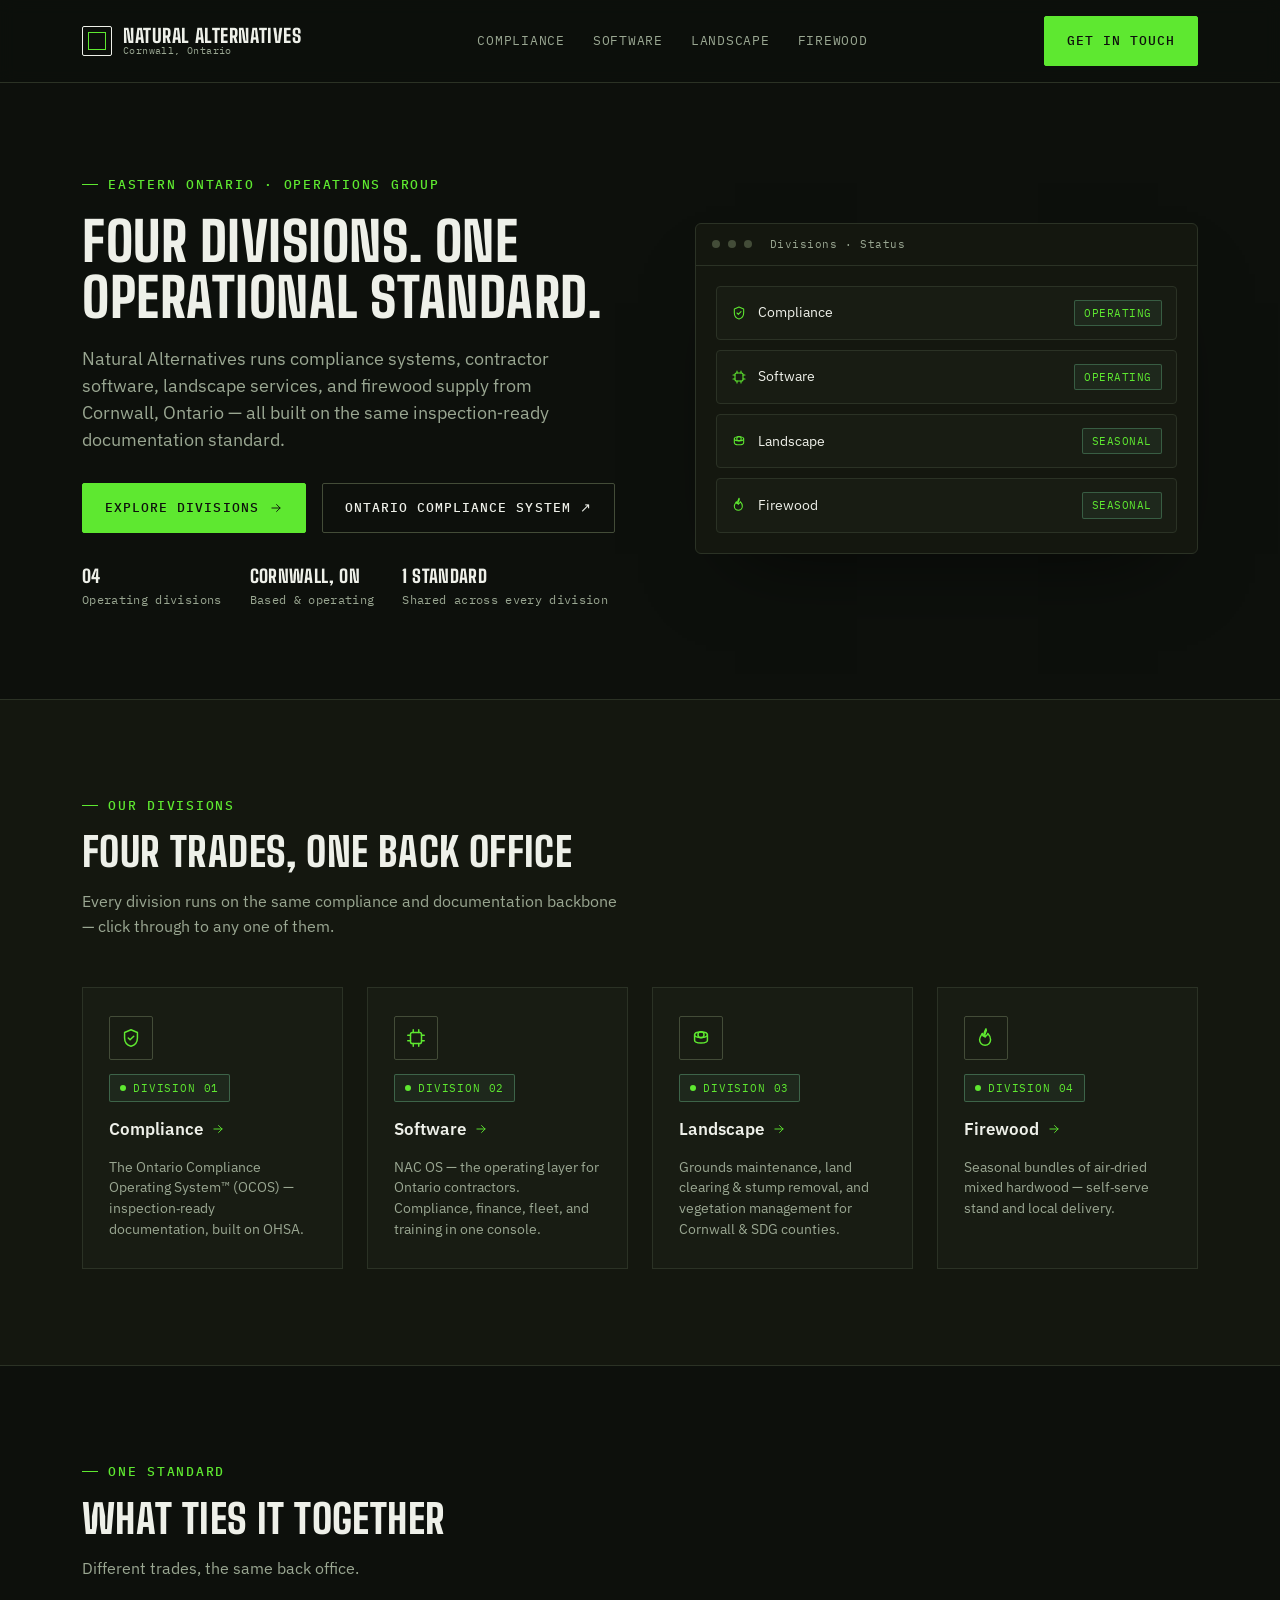
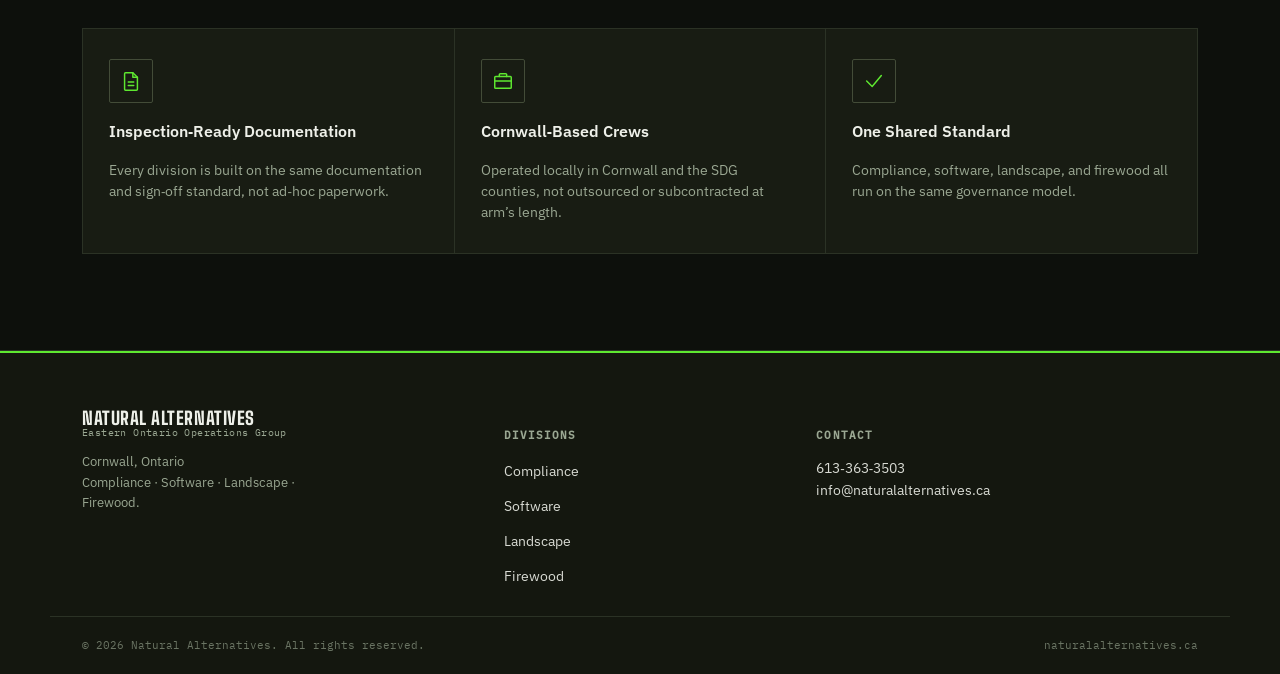
==== commit 1033b994: "Rewrite root as the Natural Alternatives umbrella homepage Replaces the single-purpose OCOS funnel s" ====
--- a/index.html
+++ b/index.html
@@ -1,293 +1,195 @@
-<!DOCTYPE html>
-<html lang="en">
-<head>
-<meta charset="UTF-8" />
-<meta name="viewport" content="width=device-width, initial-scale=1" />
-<title>Ontario Compliance Operating System™ | Natural Alternatives</title>
-<meta name="description" content="Elite Ontario-aligned compliance operating system for employers. Generate, implement, track, and maintain inspection-ready documentation." />
-
-<script>
-  /* SINGLE SOURCE OF TRUTH (fixes broken/mismatched links) */
-  const COMPLIANCE_URL = "https://www.naturalalternatives.ca/ontario-compliance-operating-system-/";
-</script>
-
-<style>
-:root{
-  --bg:#0b0b0c;
-  --bg2:#0f0f12;
-  --surface: rgba(255,255,255,.03);
-  --border:#2a2a33;
-  --text:#f2f2f2;
-  --muted:#b9b9c2;
-  --muted2:#9a9aa3;
-  --green:#7ac143;
-  --shadow: 0 18px 40px rgba(0,0,0,.55);
-  --shadowSoft: 0 12px 26px rgba(0,0,0,.40);
-  --radius: 18px;
-  --max: 1120px;
-}
-*{box-sizing:border-box}
-html{scroll-behavior:smooth}
-body{
-  margin:0;
-  font-family: Inter, system-ui, -apple-system, Segoe UI, Roboto, Arial, sans-serif;
-  background:
-    radial-gradient(1200px 520px at 25% -10%, rgba(255,255,255,.10) 0%, transparent 60%),
-    radial-gradient(900px 460px at 85% 0%, rgba(255,255,255,.07) 0%, transparent 60%),
-    linear-gradient(180deg, var(--bg) 0%, var(--bg2) 100%);
-  color:var(--text);
-  line-height:1.55;
-}
-a{text-decoration:none;color:inherit}
-
-.wrap{max-width:var(--max);margin:auto;padding:20px 28px 140px;}
-
-header{
-  position:sticky;
-  top:14px;
-  z-index:999;
-  display:flex;
-  justify-content:space-between;
-  align-items:center;
-  gap:20px;
-  padding:18px 22px;
-  border:1px solid rgba(255,255,255,.14);
-  border-radius:16px;
-  background:rgba(18,18,23,.6);
-  backdrop-filter:blur(12px);
-  box-shadow:var(--shadowSoft);
-}
-.brand strong{font-size:14px;letter-spacing:.4px}
-.brand span{font-size:12px;color:var(--muted2)}
-
-nav{display:flex;gap:12px;flex-wrap:wrap}
-nav a{
-  padding:8px 12px;
-  border-radius:12px;
-  font-size:14px;
-  color:var(--muted);
-}
-nav a:hover{background:rgba(255,255,255,.06);color:#fff}
-nav a.primary{
-  background:rgba(255,255,255,.08);
-  border:1px solid rgba(255,255,255,.14);
-  font-weight:800;
-  color:#fff;
-}
-
-main{margin-top:50px}
-.hero h1{
-  font-size: clamp(34px,5vw,60px);
-  line-height:1.06;
-  margin:0;
-}
-.hero p{
-  font-size:18px;
-  color:var(--muted);
-  max-width:950px;
-}
-.accent{
-  width:170px;
-  height:8px;
-  background:var(--green);
-  border-radius:999px;
-  margin-top:12px;
-}
-
-.btn{
-  display:inline-block;
-  padding:14px 20px;
-  border-radius:14px;
-  font-weight:900;
-  border:1px solid rgba(255,255,255,.16);
-  background:rgba(255,255,255,.08);
-  margin-top:18px;
-}
-.btn:hover{background:rgba(255,255,255,.14)}
-.btn.primary{
-  box-shadow:0 0 0 1px rgba(122,193,67,.35) inset;
-}
-
-section{
-  padding:50px 0;
-  border-top:1px solid var(--border);
-}
-.grid{
-  display:grid;
-  grid-template-columns:repeat(auto-fit,minmax(240px,1fr));
-  gap:18px;
-}
-.card{
-  background:var(--surface);
-  border:1px solid var(--border);
-  border-radius:var(--radius);
-  padding:20px;
-  box-shadow:var(--shadowSoft);
-}
-.card h3{margin:0 0 8px}
-.card p{margin:0;color:var(--muted);font-size:14px;line-height:1.6}
-
-footer{
-  border-top:1px solid var(--border);
-  padding:30px 0;
-  margin-top:40px;
-  font-size:13px;
-  color:var(--muted2);
-  display:flex;
-  justify-content:space-between;
-  flex-wrap:wrap;
-  gap:12px;
-}
-footer a{border-bottom:1px solid rgba(255,255,255,.15)}
-footer a:hover{color:var(--green)}
-
-.floating{
-  position:fixed;
-  bottom:15px;
-  left:50%;
-  transform:translateX(-50%);
-  background:rgba(18,18,23,.8);
-  backdrop-filter:blur(12px);
-  border:1px solid rgba(255,255,255,.14);
-  border-radius:16px;
-  padding:10px 16px;
-  display:flex;
-  gap:12px;
-  box-shadow:var(--shadow);
-  z-index:1000;
-}
-@media (max-width:720px){
-  .wrap{padding:18px 18px 160px;}
-  .floating{width:calc(100% - 20px);justify-content:space-between;}
-}
-</style>
-</head>
-
-<body>
-<div class="wrap">
-
-<header>
-  <div class="brand">
-    <strong>Natural Alternatives</strong><br>
-    <span>Ontario Compliance Division</span>
-  </div>
-
-  <nav>
-    <a href="#overview">Overview</a>
-    <a href="#what">What You Get</a>
-    <a href="#who">Who It’s For</a>
-
-    <!-- ✅ Working Compliance Link (absolute HTTPS + trailing slash via COMPLIANCE_URL) -->
-    <a class="primary" href="#" id="navCompliance">Go to Compliance Page</a>
-  </nav>
-</header>
-
-<main>
-  <div class="hero" id="overview">
-    <h1>Ontario Compliance Operating System™</h1>
-    <p>
-      A premium, Ontario-aligned documentation system designed for employers who want inspection-ready structure without rebuilding from scratch.
-      Built to support consistent SOPs, training proof, logs, and governance across real operations.
-    </p>
-    <div class="accent"></div>
-
-    <!-- ✅ Working Compliance CTA -->
-    <a class="btn primary" href="#" id="heroCompliance">Open the Compliance Page</a>
-    <br/>
-    <a class="btn" href="#" id="heroCompliancePricing">Jump to Pricing on Compliance Page</a>
-  </div>
-
-  <section id="what">
-    <h2 style="margin:0 0 14px;">What You Get</h2>
-    <div class="grid">
-      <div class="card">
-        <h3>Inspection-Ready Structure</h3>
-        <p>Clear organization designed to reduce scrambling during inspections by keeping policies, SOPs, and records aligned.</p>
-      </div>
-      <div class="card">
-        <h3>Prompt-Driven Documentation</h3>
-        <p>Generate draft materials faster, then tailor to your equipment, tasks, hazards, and crew operations.</p>
-      </div>
-      <div class="card">
-        <h3>Tracking & Verification</h3>
-        <p>Support due diligence with logs, sign-offs, training records, and corrective action tracking frameworks.</p>
-      </div>
-    </div>
-
-    <div style="margin-top:18px;">
-      <a class="btn primary" href="#" id="midCompliance">View Full Compliance System</a>
-    </div>
-  </section>
-
-  <section id="who">
-    <h2 style="margin:0 0 14px;">Who It’s For</h2>
-    <div class="grid">
-      <div class="card">
-        <h3>Small to Mid Employers</h3>
-        <p>Operators who need a professional framework to build and maintain documentation without starting from zero.</p>
-      </div>
-      <div class="card">
-        <h3>Multi-Crew Operations</h3>
-        <p>Organizations that need consistent governance, standardized SOPs, and repeatable training proof across crews.</p>
-      </div>
-      <div class="card">
-        <h3>Audit & Due Diligence Mindset</h3>
-        <p>Teams focused on record quality, update cycles, responsibility assignment, and proof of implementation over time.</p>
-      </div>
-    </div>
-
-    <div style="margin-top:18px;">
-      <a class="btn" href="#" id="bottomCompliance">Go to Compliance Page</a>
-    </div>
-  </section>
-
-  <footer>
-    <div>© <span id="y"></span> Natural Alternatives</div>
-    <div>
-      <a href="#" id="footerCompliance">Ontario Compliance Operating System™</a>
-    </div>
-  </footer>
-</main>
-</div>
-
-<!-- Floating CTA (always works) -->
-<div class="floating" role="region" aria-label="Quick access">
-  <a class="btn primary" href="#" id="floatCompliance">Compliance Page</a>
-  <a class="btn" href="#" id="floatPricing">Compliance Pricing</a>
-</div>
-
-<script>
-  // Year
-  document.getElementById('y').textContent = new Date().getFullYear();
-
-  // Helper to safely navigate (prevents partial/relative path issues)
-  function go(url){
-    window.location.href = url;
-  }
-
-  // Bind every compliance link to the exact same canonical URL
-  const pricingUrl = COMPLIANCE_URL + "#pricing";
-
-  const bind = (id, url) => {
-    const el = document.getElementById(id);
-    if(!el) return;
-    el.setAttribute("href", url);
-    el.addEventListener("click", (e) => {
-      // ensure it always navigates even if something overrides clicks
-      e.preventDefault();
-      go(url);
-    });
-  };
-
-  bind("navCompliance", COMPLIANCE_URL);
-  bind("heroCompliance", COMPLIANCE_URL);
-  bind("midCompliance", COMPLIANCE_URL);
-  bind("bottomCompliance", COMPLIANCE_URL);
-  bind("footerCompliance", COMPLIANCE_URL);
-  bind("floatCompliance", COMPLIANCE_URL);
-
-  bind("heroCompliancePricing", pricingUrl);
-  bind("floatPricing", pricingUrl);
-</script>
-</body>
-</html>
+<!doctype html>
+<html lang="en">
+<head>
+<meta charset="utf-8">
+<meta name="viewport" content="width=device-width, initial-scale=1">
+<title>Natural Alternatives — Compliance, Software, Landscape &amp; Firewood</title>
+<meta name="description" content="Natural Alternatives runs four operational divisions from Cornwall, Ontario — compliance systems, contractor software, landscape services, and firewood supply — on one shared documentation standard.">
+<link rel="stylesheet" href="styles.css">
+</head>
+<body>
+
+<!-- ============================================================
+     ICON SPRITE
+     ============================================================ -->
+<svg style="display:none" aria-hidden="true">
+  <defs>
+    <symbol id="n-check" viewBox="0 0 24 24"><path d="M4 12l6 6L20 6"/></symbol>
+    <symbol id="n-arrow" viewBox="0 0 24 24"><path d="M5 12h14M13 6l6 6-6 6"/></symbol>
+    <symbol id="n-grid" viewBox="0 0 24 24"><rect x="3" y="3" width="8" height="8" rx="1"/><rect x="13" y="3" width="8" height="8" rx="1"/><rect x="3" y="13" width="8" height="8" rx="1"/><rect x="13" y="13" width="8" height="8" rx="1"/></symbol>
+    <symbol id="n-x" viewBox="0 0 24 24"><path d="M6 6l12 12M18 6L6 18"/></symbol>
+
+    <symbol id="n-job" viewBox="0 0 24 24"><rect x="3" y="7" width="18" height="13" rx="1"/><path d="M8 7V5a1 1 0 011-1h6a1 1 0 011 1v2"/><path d="M3 12h18"/></symbol>
+    <symbol id="n-doc" viewBox="0 0 24 24"><path d="M6 3h8l5 5v13a1 1 0 01-1 1H6a1 1 0 01-1-1V4a1 1 0 011-1z"/><path d="M14 3v5h5"/><path d="M9 13h6M9 17h6"/></symbol>
+
+    <symbol id="i-shield" viewBox="0 0 24 24"><path d="M12 3l7 3v6c0 4.6-3 7.9-7 9-4-1.1-7-4.4-7-9V6l7-3z"/><path d="M9 12l2 2 4-4"/></symbol>
+    <symbol id="i-cpu" viewBox="0 0 24 24"><rect x="6" y="6" width="12" height="12" rx="2"/><path d="M9 3v3M15 3v3M9 18v3M15 18v3M3 9h3M3 15h3M18 9h3M18 15h3"/></symbol>
+    <symbol id="i-stump" viewBox="0 0 24 24"><ellipse cx="12" cy="8.5" rx="7" ry="3"/><circle cx="12" cy="8.5" r="3.3"/><path d="M5 8.5v6c0 1.7 3.1 3 7 3s7-1.3 7-3v-6"/></symbol>
+    <symbol id="i-flame" viewBox="0 0 24 24"><path d="M12 2c2 3-3 5-1 9 1-2 3-2 3-4 2 2 3 5 3 7a6 6 0 01-12 0c0-3 2-5 3-7 0 2 1 3 2 3-1-3 1-6 2-8z"/></symbol>
+  </defs>
+</svg>
+
+<!-- ============================================================
+     HEADER
+     ============================================================ -->
+<header class="nav">
+  <div class="container nav-row">
+    <a href="#top" class="brand">
+      <span class="brand-mark"></span>
+      <span class="brand-word"><b>Natural Alternatives</b><span>Cornwall, Ontario</span></span>
+    </a>
+    <nav class="nav-links" id="navLinks">
+      <a href="#compliance">Compliance</a>
+      <a href="#software">Software</a>
+      <a href="#landscape">Landscape</a>
+      <a href="#firewood">Firewood</a>
+    </nav>
+    <div class="nav-cta">
+      <button class="nav-toggle" id="navToggle" aria-expanded="false" aria-controls="navLinks" aria-label="Toggle menu">
+        <svg viewBox="0 0 24 24"><use href="#n-grid"/></svg>
+      </button>
+      <a class="btn btn-primary" href="mailto:info@naturalalternatives.ca">Get in Touch</a>
+    </div>
+  </div>
+</header>
+
+<main id="top">
+
+<!-- ============================================================
+     HERO
+     ============================================================ -->
+<section id="hero">
+  <div class="container hero-inner">
+    <div class="hero-copy">
+      <span class="eyebrow">Eastern Ontario &middot; Operations Group</span>
+      <h1>Four divisions. One operational standard.</h1>
+      <p class="lede">Natural Alternatives runs compliance systems, contractor software, landscape services, and firewood supply from Cornwall, Ontario &mdash; all built on the same inspection&#8209;ready documentation standard.</p>
+      <div class="hero-ctas">
+        <a href="#divisions" class="btn btn-primary">Explore Divisions <svg class="icon btn-arrow" style="width:14px;height:14px;"><use href="#n-arrow"/></svg></a>
+        <a href="https://www.naturalalternatives.ca/ontario-compliance-operating-system-/" class="btn btn-outline" target="_blank" rel="noopener">Ontario Compliance System &#8599;</a>
+      </div>
+      <div class="hero-meta">
+        <div><b>04</b>Operating divisions</div>
+        <div><b>Cornwall, ON</b>Based &amp; operating</div>
+        <div><b>1&nbsp;Standard</b>Shared across every division</div>
+      </div>
+    </div>
+
+    <div class="status-card" aria-hidden="true">
+      <div class="status-bar">
+        <span class="status-dot"></span><span class="status-dot"></span><span class="status-dot"></span>
+        <span class="status-title">Divisions &middot; Status</span>
+      </div>
+      <div class="status-body">
+        <div class="status-row"><span class="status-row-label"><svg><use href="#i-shield"/></svg>Compliance</span><span class="chip chip-ok">Operating</span></div>
+        <div class="status-row"><span class="status-row-label"><svg><use href="#i-cpu"/></svg>Software</span><span class="chip chip-ok">Operating</span></div>
+        <div class="status-row"><span class="status-row-label"><svg><use href="#i-stump"/></svg>Landscape</span><span class="chip chip-ok">Seasonal</span></div>
+        <div class="status-row"><span class="status-row-label"><svg><use href="#i-flame"/></svg>Firewood</span><span class="chip chip-ok">Seasonal</span></div>
+      </div>
+    </div>
+  </div>
+</section>
+
+<!-- ============================================================
+     DIVISIONS
+     ============================================================ -->
+<section class="pad band-sunken" id="divisions">
+  <div class="container">
+    <div class="section-head">
+      <span class="eyebrow">Our Divisions</span>
+      <h2>Four Trades, One Back Office</h2>
+      <p>Every division runs on the same compliance and documentation backbone &mdash; click through to any one of them.</p>
+    </div>
+    <div class="brand-grid brand-grid-4">
+      <a class="brand-card brand-card-link" id="compliance" href="https://www.naturalalternatives.ca/ontario-compliance-operating-system-/" target="_blank" rel="noopener">
+        <span class="icon-wrap"><svg class="icon"><use href="#i-shield"/></svg></span>
+        <span class="status-pill status-pill-live">Division 01</span>
+        <h4>Compliance <svg class="card-arrow" viewBox="0 0 24 24"><use href="#n-arrow"/></svg></h4>
+        <p>The Ontario Compliance Operating System&trade; (OCOS) &mdash; inspection&#8209;ready documentation, built on OHSA.</p>
+      </a>
+      <a class="brand-card brand-card-link" id="software" href="https://naturalalternatives.ca" target="_blank" rel="noopener">
+        <span class="icon-wrap"><svg class="icon"><use href="#i-cpu"/></svg></span>
+        <span class="status-pill status-pill-live">Division 02</span>
+        <h4>Software <svg class="card-arrow" viewBox="0 0 24 24"><use href="#n-arrow"/></svg></h4>
+        <p>NAC OS &mdash; the operating layer for Ontario contractors. Compliance, finance, fleet, and training in one console.</p>
+      </a>
+      <a class="brand-card brand-card-link" id="landscape" href="https://landscape.naturalalternatives.ca" target="_blank" rel="noopener">
+        <span class="icon-wrap"><svg class="icon"><use href="#i-stump"/></svg></span>
+        <span class="status-pill status-pill-live">Division 03</span>
+        <h4>Landscape <svg class="card-arrow" viewBox="0 0 24 24"><use href="#n-arrow"/></svg></h4>
+        <p>Grounds maintenance, land clearing &amp; stump removal, and vegetation management for Cornwall &amp; SDG counties.</p>
+      </a>
+      <a class="brand-card brand-card-link" id="firewood" href="https://firewood.naturalalternatives.ca" target="_blank" rel="noopener">
+        <span class="icon-wrap"><svg class="icon"><use href="#i-flame"/></svg></span>
+        <span class="status-pill status-pill-live">Division 04</span>
+        <h4>Firewood <svg class="card-arrow" viewBox="0 0 24 24"><use href="#n-arrow"/></svg></h4>
+        <p>Seasonal bundles of air&#8209;dried mixed hardwood &mdash; self&#8209;serve stand and local delivery.</p>
+      </a>
+    </div>
+  </div>
+</section>
+
+<!-- ============================================================
+     WHAT TIES IT TOGETHER
+     ============================================================ -->
+<section class="pad" id="standard">
+  <div class="container">
+    <div class="section-head">
+      <span class="eyebrow">One Standard</span>
+      <h2>What Ties It Together</h2>
+      <p>Different trades, the same back office.</p>
+    </div>
+    <div class="card-grid card-grid-3">
+      <div class="info-card">
+        <span class="icon-wrap"><svg class="icon"><use href="#n-doc"/></svg></span>
+        <h4>Inspection&#8209;Ready Documentation</h4>
+        <p>Every division is built on the same documentation and sign&#8209;off standard, not ad&#8209;hoc paperwork.</p>
+      </div>
+      <div class="info-card">
+        <span class="icon-wrap"><svg class="icon"><use href="#n-job"/></svg></span>
+        <h4>Cornwall&#8209;Based Crews</h4>
+        <p>Operated locally in Cornwall and the SDG counties, not outsourced or subcontracted at arm&rsquo;s length.</p>
+      </div>
+      <div class="info-card">
+        <span class="icon-wrap"><svg class="icon"><use href="#n-check"/></svg></span>
+        <h4>One Shared Standard</h4>
+        <p>Compliance, software, landscape, and firewood all run on the same governance model.</p>
+      </div>
+    </div>
+  </div>
+</section>
+
+</main>
+
+<!-- ============================================================
+     FOOTER
+     ============================================================ -->
+<footer>
+  <div class="container footer-inner">
+    <div class="footer-brand">
+      <span class="brand-word"><b>Natural Alternatives</b><span>Eastern Ontario Operations Group</span></span>
+      <p>Cornwall, Ontario<br>Compliance &middot; Software &middot; Landscape &middot; Firewood.</p>
+    </div>
+    <div class="footer-col">
+      <h5>Divisions</h5>
+      <ul>
+        <li><a href="https://www.naturalalternatives.ca/ontario-compliance-operating-system-/" target="_blank" rel="noopener">Compliance</a></li>
+        <li><a href="https://naturalalternatives.ca" target="_blank" rel="noopener">Software</a></li>
+        <li><a href="https://landscape.naturalalternatives.ca" target="_blank" rel="noopener">Landscape</a></li>
+        <li><a href="https://firewood.naturalalternatives.ca" target="_blank" rel="noopener">Firewood</a></li>
+      </ul>
+    </div>
+    <div class="footer-col">
+      <h5>Contact</h5>
+      <p class="footer-disclaimer"><a href="tel:+16133633503" style="color:var(--text);">613&#8209;363&#8209;3503</a><br><a href="mailto:info@naturalalternatives.ca" style="color:var(--text);">info@naturalalternatives.ca</a></p>
+    </div>
+  </div>
+  <div class="container footer-bottom">
+    <span>&copy; 2026 Natural Alternatives. All rights reserved.</span>
+    <span>naturalalternatives.ca</span>
+  </div>
+</footer>
+
+<script src="script.js"></script>
+</body>
+</html>
--- a/styles.css
+++ b/styles.css
@@ -0,0 +1,304 @@
+/* ============================================================
+   NAC LANDSCAPE — by Natural Alternatives
+   Shares tokens/type with naturalalternatives.ca and NAC OS
+   (charcoal / off-white / green, Big Shoulders + IBM Plex)
+   ============================================================ */
+
+@font-face{font-family:'Big Shoulders';font-style:normal;font-weight:600;font-display:swap;src:url('fonts/BigShoulders-600.woff2') format('woff2');}
+@font-face{font-family:'Big Shoulders';font-style:normal;font-weight:800;font-display:swap;src:url('fonts/BigShoulders-800.woff2') format('woff2');}
+@font-face{font-family:'IBM Plex Sans';font-style:normal;font-weight:400;font-display:swap;src:url('fonts/PlexSans-400.woff2') format('woff2');}
+@font-face{font-family:'IBM Plex Sans';font-style:normal;font-weight:500;font-display:swap;src:url('fonts/PlexSans-500.woff2') format('woff2');}
+@font-face{font-family:'IBM Plex Sans';font-style:normal;font-weight:600;font-display:swap;src:url('fonts/PlexSans-600.woff2') format('woff2');}
+@font-face{font-family:'IBM Plex Mono';font-style:normal;font-weight:400;font-display:swap;src:url('fonts/PlexMono-400.woff2') format('woff2');}
+@font-face{font-family:'IBM Plex Mono';font-style:normal;font-weight:500;font-display:swap;src:url('fonts/PlexMono-500.woff2') format('woff2');}
+
+:root{
+  --bg:#0d100c;
+  --bg-raised:#181c13;
+  --bg-sunken:#14170f;
+  --bg-sunken-2:#1a1e15;
+  --text:#eef0e9;
+  --text-soft:#9aa792;
+  --text-faint:#6a7463;
+  --border:#2b3225;
+  --border-strong:#434c38;
+  --accent:#5ee830;
+  --accent-deep:#3a8f1a;
+  --accent-bright:#5ee830;
+  --accent-mist:rgba(94,232,48,.08);
+  --status-hold:#e0b271;
+
+  --font-display:'Big Shoulders',"Arial Narrow",sans-serif;
+  --font-body:'IBM Plex Sans',-apple-system,"Segoe UI",sans-serif;
+  --font-mono:'IBM Plex Mono',"SFMono-Regular",Consolas,monospace;
+
+  --container:1180px;
+  --gap:24px;
+  --radius:2px;
+  --ease:cubic-bezier(.22,.61,.36,1);
+}
+
+*,*::before,*::after{box-sizing:border-box;}
+html{-webkit-text-size-adjust:100%;scroll-behavior:smooth;}
+body{margin:0;background:var(--bg);color:var(--text);font-family:var(--font-body);font-size:16px;line-height:1.55;-webkit-font-smoothing:antialiased;overflow-x:hidden;}
+img,svg{display:block;max-width:100%;}
+svg{fill:none;stroke:currentColor;stroke-width:1.6;stroke-linecap:round;stroke-linejoin:round;}
+a{color:inherit;}
+button{font-family:inherit;}
+h1,h2,h3,h4,p,ul{margin:0;}
+ul{padding:0;list-style:none;}
+.container{max-width:var(--container);margin-inline:auto;padding-inline:32px;}
+@media (max-width:640px){ .container{padding-inline:20px;} }
+:focus-visible{outline:2px solid var(--accent);outline-offset:3px;}
+
+h1,h2,h3{font-family:var(--font-display);font-weight:800;text-transform:uppercase;letter-spacing:.01em;text-wrap:balance;color:var(--text);}
+
+.eyebrow{font-family:var(--font-mono);font-size:12.5px;font-weight:500;letter-spacing:.14em;text-transform:uppercase;color:var(--accent);display:inline-flex;align-items:center;gap:10px;}
+.eyebrow::before{content:"";width:16px;height:1px;background:var(--accent);display:inline-block;}
+
+.section-head{max-width:640px;margin-bottom:48px;display:flex;flex-direction:column;gap:16px;}
+.section-head h2{font-size:clamp(26px,4vw,40px);line-height:1.05;}
+.section-head p{color:var(--text-soft);font-size:16px;max-width:54ch;}
+.section-head.centered{margin-inline:auto;text-align:center;align-items:center;}
+
+.section-head-row{display:flex;align-items:flex-start;gap:36px;margin-bottom:48px;}
+.section-head-row .section-head{margin-bottom:0;}
+.section-mark{
+  width:84px;height:84px;object-fit:contain;flex-shrink:0;mix-blend-mode:screen;margin-top:-4px;
+  background:var(--bg-raised); border-radius:10px; padding:14px; box-sizing:border-box;
+}
+@media (max-width:640px){ .section-head-row{flex-direction:column;gap:14px;} .section-mark{width:60px;height:60px;padding:10px;} }
+
+section{position:relative;border-bottom:1px solid var(--border);}
+section.pad{padding-block:96px;}
+@media (max-width:720px){ section.pad{padding-block:60px;} }
+.band-sunken{background:var(--bg-sunken);}
+
+/* ---------------- Buttons ---------------- */
+.btn{display:inline-flex;align-items:center;gap:10px;font-family:var(--font-mono);font-size:13px;font-weight:500;letter-spacing:.08em;text-transform:uppercase;text-decoration:none;padding:14px 22px;border-radius:var(--radius);border:1px solid transparent;cursor:pointer;background:none;transition:transform .25s var(--ease), background-color .2s var(--ease), border-color .2s var(--ease), color .2s var(--ease);white-space:nowrap;}
+.btn-primary{background:var(--accent);color:#0d100c;border-color:var(--accent);}
+.btn-primary:hover{background:var(--accent-bright);border-color:var(--accent-bright);transform:translateY(-2px);}
+.btn-outline{background:transparent;color:var(--text);border-color:var(--border-strong);}
+.btn-outline:hover{border-color:var(--accent);color:var(--accent-bright);transform:translateY(-2px);}
+.btn-arrow{transition:transform .25s var(--ease);}
+.btn:hover .btn-arrow{transform:translateX(3px);}
+.btn[disabled]{opacity:.6;cursor:default;transform:none !important;}
+
+/* ---------------- Icons ---------------- */
+.icon{width:22px;height:22px;}
+.icon-wrap{width:44px;height:44px;display:inline-flex;align-items:center;justify-content:center;border:1px solid var(--border-strong);border-radius:var(--radius);color:var(--accent);flex-shrink:0;}
+
+/* ---------------- Top bar ---------------- */
+.topbar{background:var(--bg-sunken);border-bottom:1px solid var(--border);}
+.topbar .container{display:flex;align-items:center;justify-content:space-between;gap:16px;padding-block:9px;font-family:var(--font-mono);font-size:11.5px;color:var(--text-soft);letter-spacing:.02em;}
+.topbar a{color:var(--accent-bright);text-decoration:none;white-space:nowrap;display:inline-flex;align-items:center;gap:6px;}
+.topbar a svg{width:11px;height:11px;}
+.topbar p{margin:0;}
+@media (max-width:720px){ .topbar p span{display:none;} }
+
+/* ---------------- Nav ---------------- */
+.nav{position:sticky;top:0;z-index:40;background:rgba(13,16,12,.92);backdrop-filter:blur(8px);border-bottom:1px solid var(--border);}
+.nav-row{display:flex;align-items:center;justify-content:space-between;padding-block:16px;}
+.brand{display:flex;align-items:center;gap:11px;text-decoration:none;color:var(--text);}
+.brand-mark{width:30px;height:30px;border:1.5px solid var(--text);border-radius:var(--radius);display:flex;align-items:center;justify-content:center;position:relative;}
+.brand-mark::after{content:"";position:absolute;inset:5px;border:1.5px solid var(--accent);}
+.brand-word{display:flex;flex-direction:column;line-height:1.05;}
+.brand-word b{font-family:var(--font-display);font-weight:800;font-size:19px;letter-spacing:.03em;text-transform:uppercase;}
+.brand-word span{font-family:var(--font-mono);font-size:10px;color:var(--text-soft);letter-spacing:.04em;}
+.nav-links{display:flex;gap:28px;font-family:var(--font-mono);font-size:12.5px;letter-spacing:.06em;text-transform:uppercase;}
+.nav-links a{text-decoration:none;color:var(--text-soft);transition:color .2s var(--ease);}
+.nav-links a:hover{color:var(--accent-bright);}
+.nav-cta{display:flex;align-items:center;gap:20px;}
+.nav-toggle{display:none;background:none;border:1px solid var(--border-strong);border-radius:var(--radius);width:40px;height:40px;align-items:center;justify-content:center;cursor:pointer;color:var(--text);}
+.nav-toggle svg{width:18px;height:18px;}
+@media (max-width:860px){
+  .nav-links{position:absolute;top:100%;left:0;right:0;background:var(--bg-sunken);border-bottom:1px solid var(--border);flex-direction:column;gap:0;padding:8px 0;display:none;}
+  .nav-links.open{display:flex;}
+  .nav-links a{padding:14px 20px;border-top:1px solid var(--border);}
+  .nav-toggle{display:inline-flex;}
+  .nav-cta .btn-primary{padding:11px 16px;font-size:11.5px;}
+}
+
+/* ---------------- Hero ---------------- */
+.hero-inner{display:grid;grid-template-columns:1.05fr .95fr;gap:56px;align-items:center;padding-block:84px 90px;}
+@media (max-width:980px){ .hero-inner{grid-template-columns:1fr;padding-block:52px;} }
+.hero-copy h1{font-size:clamp(34px,5vw,54px);line-height:1.04;margin-block:20px 18px;}
+.hero-copy p.lede{font-size:17.5px;color:var(--text-soft);max-width:48ch;margin-bottom:30px;}
+.hero-ctas{display:flex;gap:16px;flex-wrap:wrap;align-items:center;}
+.hero-meta{display:flex;gap:28px;margin-top:30px;flex-wrap:wrap;font-family:var(--font-mono);font-size:11.5px;color:var(--text-soft);letter-spacing:.03em;}
+.hero-meta b{color:var(--text);display:block;font-size:18px;font-family:var(--font-display);letter-spacing:.02em;text-transform:uppercase;}
+
+/* status card */
+.status-card{background:var(--bg-sunken);border:1px solid var(--border);border-radius:6px;overflow:hidden;box-shadow:0 40px 80px -40px rgba(0,0,0,.6);}
+.status-bar{display:flex;align-items:center;gap:8px;padding:12px 16px;border-bottom:1px solid var(--border);}
+.status-dot{width:8px;height:8px;border-radius:50%;background:var(--border-strong);}
+.status-title{margin-left:10px;font-family:var(--font-mono);font-size:11px;color:var(--text-soft);letter-spacing:.05em;}
+.status-body{padding:20px;display:flex;flex-direction:column;gap:10px;}
+.status-row{display:flex;align-items:center;justify-content:space-between;gap:12px;padding:13px 14px;border:1px solid var(--border);border-radius:4px;background:var(--bg-raised);}
+.status-row-label{display:flex;align-items:center;gap:11px;font-size:13.5px;}
+.status-row-label svg{width:16px;height:16px;stroke:var(--accent-bright);flex-shrink:0;}
+.chip{font-family:var(--font-mono);font-size:10.5px;letter-spacing:.05em;text-transform:uppercase;padding:4px 9px;border-radius:2px;border:1px solid;white-space:nowrap;}
+.chip-ok{color:var(--accent-bright);border-color:rgba(107,191,140,.35);background:rgba(107,191,140,.08);}
+.chip-review{color:var(--status-hold);border-color:rgba(224,178,113,.35);background:rgba(224,178,113,.08);}
+.chip-neutral{color:var(--text-soft);border-color:var(--border-strong);background:transparent;}
+
+/* ---------------- Card grids ---------------- */
+.card-grid{display:grid;grid-template-columns:repeat(4,1fr);gap:1px;background:var(--border);border:1px solid var(--border);}
+@media (max-width:920px){ .card-grid{grid-template-columns:1fr 1fr;} }
+@media (max-width:560px){ .card-grid{grid-template-columns:1fr;} }
+.card-grid-3{grid-template-columns:repeat(3,1fr);}
+@media (max-width:920px){ .card-grid-3{grid-template-columns:1fr 1fr;} }
+@media (max-width:560px){ .card-grid-3{grid-template-columns:1fr;} }
+.info-card{background:var(--bg-raised);padding:30px 26px;display:flex;flex-direction:column;gap:16px;}
+.info-card h4{font-family:var(--font-body);font-weight:600;font-size:16px;text-transform:none;letter-spacing:0;}
+.info-card p{font-size:13.5px;color:var(--text-soft);}
+
+/* dark service cards (reused from main site language) */
+.service-grid{display:grid;grid-template-columns:repeat(4,1fr);gap:var(--gap);}
+.service-grid-3{grid-template-columns:repeat(3,1fr);}
+@media (max-width:920px){ .service-grid{grid-template-columns:1fr 1fr;} }
+@media (max-width:560px){ .service-grid{grid-template-columns:1fr;} }
+.service-card{background:var(--bg-sunken);border:1px solid var(--border);padding:28px 24px;display:flex;flex-direction:column;gap:16px;min-height:170px;transition:transform .3s var(--ease);}
+.service-card:hover{transform:translateY(-5px);}
+.service-card .icon{stroke:var(--accent-bright);width:28px;height:28px;}
+.service-card h4{font-family:var(--font-body);font-weight:600;font-size:16px;text-transform:none;letter-spacing:0;margin-top:auto;}
+.service-card p{font-size:13px;color:var(--text-soft);}
+.service-card ul{display:flex;flex-direction:column;gap:6px;margin-top:2px;}
+.service-card li{font-size:12.5px;color:var(--text-soft);display:flex;gap:7px;line-height:1.4;}
+.service-card li svg{width:11px;height:11px;stroke:var(--accent-bright);margin-top:4px;flex-shrink:0;}
+.service-card .tag-list{display:flex;gap:6px;flex-wrap:wrap;margin-top:2px;}
+.service-card .tag{font-family:var(--font-mono);font-size:10.5px;border:1px solid var(--border-strong);padding:3px 7px;border-radius:2px;color:var(--text-soft);}
+.status-pill{display:inline-flex;align-items:center;gap:7px;width:fit-content;font-family:var(--font-mono);font-size:10.5px;letter-spacing:.08em;text-transform:uppercase;padding:5px 10px;border-radius:2px;border:1px solid rgba(224,178,113,.4);color:var(--status-hold);background:rgba(224,178,113,.08);}
+.status-pill::before{content:"";width:6px;height:6px;border-radius:50%;background:var(--status-hold);}
+.service-card.is-unavailable{background:var(--bg-sunken-2);}
+.service-card.is-unavailable .icon{opacity:.4;}
+.service-card.is-unavailable .tag{opacity:.5;border-style:dashed;}
+.service-card.is-unavailable h4{color:var(--text-soft);}
+
+/* ---------------- Subsection heads ---------------- */
+.subsection-head{max-width:640px;margin-bottom:32px;padding-top:56px;border-top:1px solid var(--border);display:flex;flex-direction:column;gap:14px;}
+.subsection-head h3{font-size:24px;letter-spacing:.01em;}
+.subsection-head p{color:var(--text-soft);font-size:15.5px;max-width:56ch;}
+.timeline-strip{display:flex;gap:32px;margin:8px 0 40px;flex-wrap:wrap;font-family:var(--font-mono);font-size:12px;color:var(--text-soft);letter-spacing:.04em;}
+.timeline-strip b{color:var(--text);display:block;font-size:19px;font-family:var(--font-display);letter-spacing:.02em;text-transform:uppercase;}
+
+/* ---------------- Plan cards ---------------- */
+.plan-grid{display:grid;grid-template-columns:1fr 1fr;gap:var(--gap);margin-top:32px;}
+@media (max-width:700px){ .plan-grid{grid-template-columns:1fr;} }
+.plan-card{background:var(--bg-raised);border:1px solid var(--border);padding:28px 26px;display:flex;flex-direction:column;gap:16px;}
+.plan-card .plan-tag{font-family:var(--font-mono);font-size:11px;letter-spacing:.08em;text-transform:uppercase;color:var(--accent);}
+.plan-card h4{font-family:var(--font-body);font-weight:600;font-size:17px;}
+.plan-card ul{display:flex;flex-direction:column;gap:8px;}
+.plan-card li{font-size:13.5px;color:var(--text-soft);display:flex;gap:8px;line-height:1.4;}
+.plan-card li svg{width:13px;height:13px;stroke:var(--accent);margin-top:3px;flex-shrink:0;}
+.plan-card .plan-note{font-family:var(--font-mono);font-size:11.5px;color:var(--text-soft);border-top:1px solid var(--border);padding-top:14px;margin-top:auto;}
+
+/* ---------------- Vegetation rows ---------------- */
+.veg-grid{display:grid;grid-template-columns:1fr 1fr;gap:0 32px;margin-top:8px;}
+@media (max-width:700px){ .veg-grid{grid-template-columns:1fr;} }
+.veg-row{display:flex;gap:16px;padding-block:18px;border-top:1px solid var(--border);align-items:flex-start;}
+.veg-copy h4{font-family:var(--font-body);font-weight:600;font-size:15px;margin-bottom:4px;}
+.veg-copy p{font-size:13px;color:var(--text-soft);}
+
+/* ---------------- Service area ---------------- */
+.area-inner{display:grid;grid-template-columns:1fr 1fr;gap:56px;align-items:start;}
+@media (max-width:820px){ .area-inner{grid-template-columns:1fr;gap:32px;} }
+.area-list{display:flex;flex-direction:column;}
+.area-row{display:flex;align-items:center;gap:13px;padding-block:16px;border-top:1px solid var(--border);font-size:15px;}
+.area-row:last-child{border-bottom:1px solid var(--border);}
+.area-row svg{width:16px;height:16px;stroke:var(--accent);flex-shrink:0;}
+.area-copy p{font-size:16px;color:var(--text-soft);line-height:1.6;}
+.area-copy p + p{margin-top:14px;}
+
+/* ---------------- Quote callout ---------------- */
+.quote-band{background:var(--bg-sunken);text-align:center;}
+.quote-inner{max-width:680px;margin-inline:auto;display:flex;flex-direction:column;align-items:center;gap:18px;}
+.quote-inner h2{font-size:clamp(28px,4.5vw,44px);}
+.quote-inner p{color:var(--text-soft);font-size:16.5px;max-width:52ch;}
+.quote-ctas{display:flex;gap:18px;align-items:center;flex-wrap:wrap;justify-content:center;margin-top:10px;}
+
+/* ---------------- FAQ ---------------- */
+.faq-list{max-width:760px;margin-inline:auto;border-top:1px solid var(--border);}
+.faq-item{border-bottom:1px solid var(--border);}
+.faq-q{width:100%;display:flex;align-items:center;justify-content:space-between;gap:16px;background:none;border:none;color:var(--text);text-align:left;cursor:pointer;padding:22px 4px;font-family:var(--font-body);font-weight:600;font-size:16px;}
+.faq-q svg{width:16px;height:16px;stroke:var(--accent);flex-shrink:0;transition:transform .3s var(--ease);}
+.faq-item[data-open="true"] .faq-q svg{transform:rotate(45deg);}
+.faq-a{max-height:0;overflow:hidden;transition:max-height .35s var(--ease);}
+.faq-a-inner{padding:0 4px 22px;font-size:14.5px;color:var(--text-soft);max-width:62ch;}
+
+/* ---------------- Parent brand ---------------- */
+.brand-grid{display:grid;grid-template-columns:1fr 1fr;gap:var(--gap);margin-top:40px;}
+@media (max-width:700px){ .brand-grid{grid-template-columns:1fr;} }
+.brand-grid-4{grid-template-columns:repeat(4,1fr);margin-top:0;}
+@media (max-width:920px){ .brand-grid-4{grid-template-columns:1fr 1fr;} }
+@media (max-width:560px){ .brand-grid-4{grid-template-columns:1fr;} }
+.brand-card{background:var(--bg-raised);border:1px solid var(--border);padding:28px 26px;display:flex;flex-direction:column;gap:14px;}
+.brand-card h4{font-family:var(--font-body);font-weight:600;font-size:17px;text-transform:none;letter-spacing:0;}
+.brand-card p{font-size:13.5px;color:var(--text-soft);}
+.status-pill-live{border-color:rgba(107,191,140,.4);color:var(--accent-bright);background:rgba(107,191,140,.08);}
+.status-pill-live::before{background:var(--accent-bright);}
+.parent-inner{display:grid;grid-template-columns:auto 1fr;gap:40px;align-items:start;}
+@media (max-width:700px){ .parent-inner{grid-template-columns:1fr;} }
+.parent-mark{width:110px;height:110px;object-fit:contain;flex-shrink:0;}
+.mark-link{display:inline-block;border-radius:50%;transition:filter .3s var(--ease), transform .3s var(--ease);}
+.mark-link:hover,.mark-link:focus-visible{filter:drop-shadow(0 0 10px var(--accent)) drop-shadow(0 0 22px var(--accent-bright));transform:scale(1.06);}
+.mark-link:active{filter:drop-shadow(0 0 14px var(--accent)) drop-shadow(0 0 30px var(--accent-bright));transform:scale(.98);}
+.mark-link:focus-visible{outline:2px solid var(--accent);outline-offset:4px;}
+.brand-card h4{display:flex;align-items:center;gap:8px;}
+.brand-card-link{text-decoration:none;color:inherit;cursor:pointer;transition:transform .25s var(--ease), border-color .25s var(--ease);}
+.brand-card-link:hover{transform:translateY(-4px);border-color:var(--accent);}
+.brand-card-link .card-arrow{width:14px;height:14px;stroke:var(--accent-bright);transition:transform .2s var(--ease);}
+.brand-card-link:hover .card-arrow{transform:translateX(3px);}
+
+/* ---------------- Footer ---------------- */
+footer{background:var(--bg-sunken);border-top:2px solid var(--accent);}
+.footer-inner{padding-block:56px 28px;display:grid;grid-template-columns:1.4fr 1fr 1.4fr;gap:40px;}
+@media (max-width:760px){ .footer-inner{grid-template-columns:1fr 1fr;row-gap:36px;} }
+@media (max-width:520px){ .footer-inner{grid-template-columns:1fr;} }
+.footer-brand .brand-word b{font-size:18px;}
+.footer-brand p{font-size:13px;color:var(--text-soft);margin-top:14px;max-width:34ch;}
+.footer-col h5{font-family:var(--font-mono);font-size:11px;letter-spacing:.1em;text-transform:uppercase;color:var(--text-soft);margin-bottom:14px;}
+.footer-col ul{display:flex;flex-direction:column;gap:10px;}
+.footer-col a{font-size:13.5px;text-decoration:none;color:var(--text);opacity:.9;}
+.footer-col a:hover{color:var(--accent-bright);opacity:1;}
+.footer-disclaimer{font-size:12px;color:var(--text-faint);line-height:1.6;max-width:48ch;}
+.footer-bottom{border-top:1px solid var(--border);padding-block:20px;display:flex;justify-content:space-between;align-items:center;flex-wrap:wrap;gap:10px;font-family:var(--font-mono);font-size:11px;color:var(--text-faint);}
+
+/* ---------------- Modal (real submission) ---------------- */
+.modal-overlay{position:fixed;inset:0;background:rgba(10,12,8,.72);backdrop-filter:blur(3px);display:flex;align-items:center;justify-content:center;padding:24px;z-index:100;opacity:0;pointer-events:none;transition:opacity .25s var(--ease);}
+.modal-overlay.open{opacity:1;pointer-events:auto;}
+.modal{background:var(--bg-sunken);border:1px solid var(--border);border-radius:6px;max-width:520px;width:100%;max-height:88vh;overflow-y:auto;padding:32px 30px;transform:translateY(14px);transition:transform .25s var(--ease);}
+.modal-overlay.open .modal{transform:translateY(0);}
+.modal-head{display:flex;align-items:flex-start;justify-content:space-between;gap:16px;margin-bottom:6px;}
+.modal-head h3{font-size:22px;}
+.modal-close{background:none;border:1px solid var(--border-strong);border-radius:var(--radius);width:32px;height:32px;display:flex;align-items:center;justify-content:center;cursor:pointer;color:var(--text-soft);flex-shrink:0;}
+.modal-close svg{width:14px;height:14px;}
+.modal p.modal-sub{font-size:13.5px;color:var(--text-soft);margin-bottom:24px;}
+.field{display:flex;flex-direction:column;gap:7px;margin-bottom:18px;}
+.field-row{display:grid;grid-template-columns:1fr 1fr;gap:14px;}
+@media (max-width:460px){ .field-row{grid-template-columns:1fr;} }
+.field label{font-family:var(--font-mono);font-size:11px;letter-spacing:.06em;text-transform:uppercase;color:var(--text-soft);}
+.field input,.field textarea,.field select{background:var(--bg-raised);border:1px solid var(--border-strong);border-radius:var(--radius);color:var(--text);font-family:var(--font-body);font-size:14.5px;padding:11px 13px;resize:vertical;}
+.field input:focus,.field textarea:focus,.field select:focus{outline:2px solid var(--accent);outline-offset:1px;border-color:var(--accent);}
+.field textarea{min-height:80px;}
+.modal-foot{display:flex;align-items:center;gap:14px;margin-top:22px;}
+.modal-foot .btn{width:100%;justify-content:center;}
+.form-note{font-family:var(--font-mono);font-size:10.5px;color:var(--text-faint);margin-top:14px;text-align:center;}
+.form-error{font-size:13px;color:#e0917c;background:rgba(224,145,124,.1);border:1px solid rgba(224,145,124,.35);border-radius:4px;padding:11px 13px;margin-bottom:16px;display:none;}
+.form-error.show{display:block;}
+.success-state{display:none;flex-direction:column;align-items:center;gap:16px;text-align:center;padding:16px 0 4px;}
+.success-state.show{display:flex;}
+.success-icon{width:52px;height:52px;border-radius:50%;border:1.5px solid var(--accent);display:flex;align-items:center;justify-content:center;}
+.success-icon svg{width:24px;height:24px;stroke:var(--accent-bright);}
+.success-state h4{font-family:var(--font-body);font-weight:600;font-size:17px;text-transform:none;}
+.success-state p{font-size:13.5px;color:var(--text-soft);max-width:36ch;}
+.modal-form.hide{display:none;}
+.btn-primary .spinner{display:none;width:14px;height:14px;border:2px solid rgba(13,16,12,.3);border-top-color:#0d100c;border-radius:50%;animation:spin .7s linear infinite;}
+.btn-primary.loading .spinner{display:inline-block;}
+.btn-primary.loading .btn-text{opacity:.7;}
+@keyframes spin{to{transform:rotate(360deg);}}
+
+@media (prefers-reduced-motion: reduce){
+  *{animation-duration:.001ms !important;animation-iteration-count:1 !important;transition-duration:.001ms !important;}
+  html{scroll-behavior:auto;}
+}
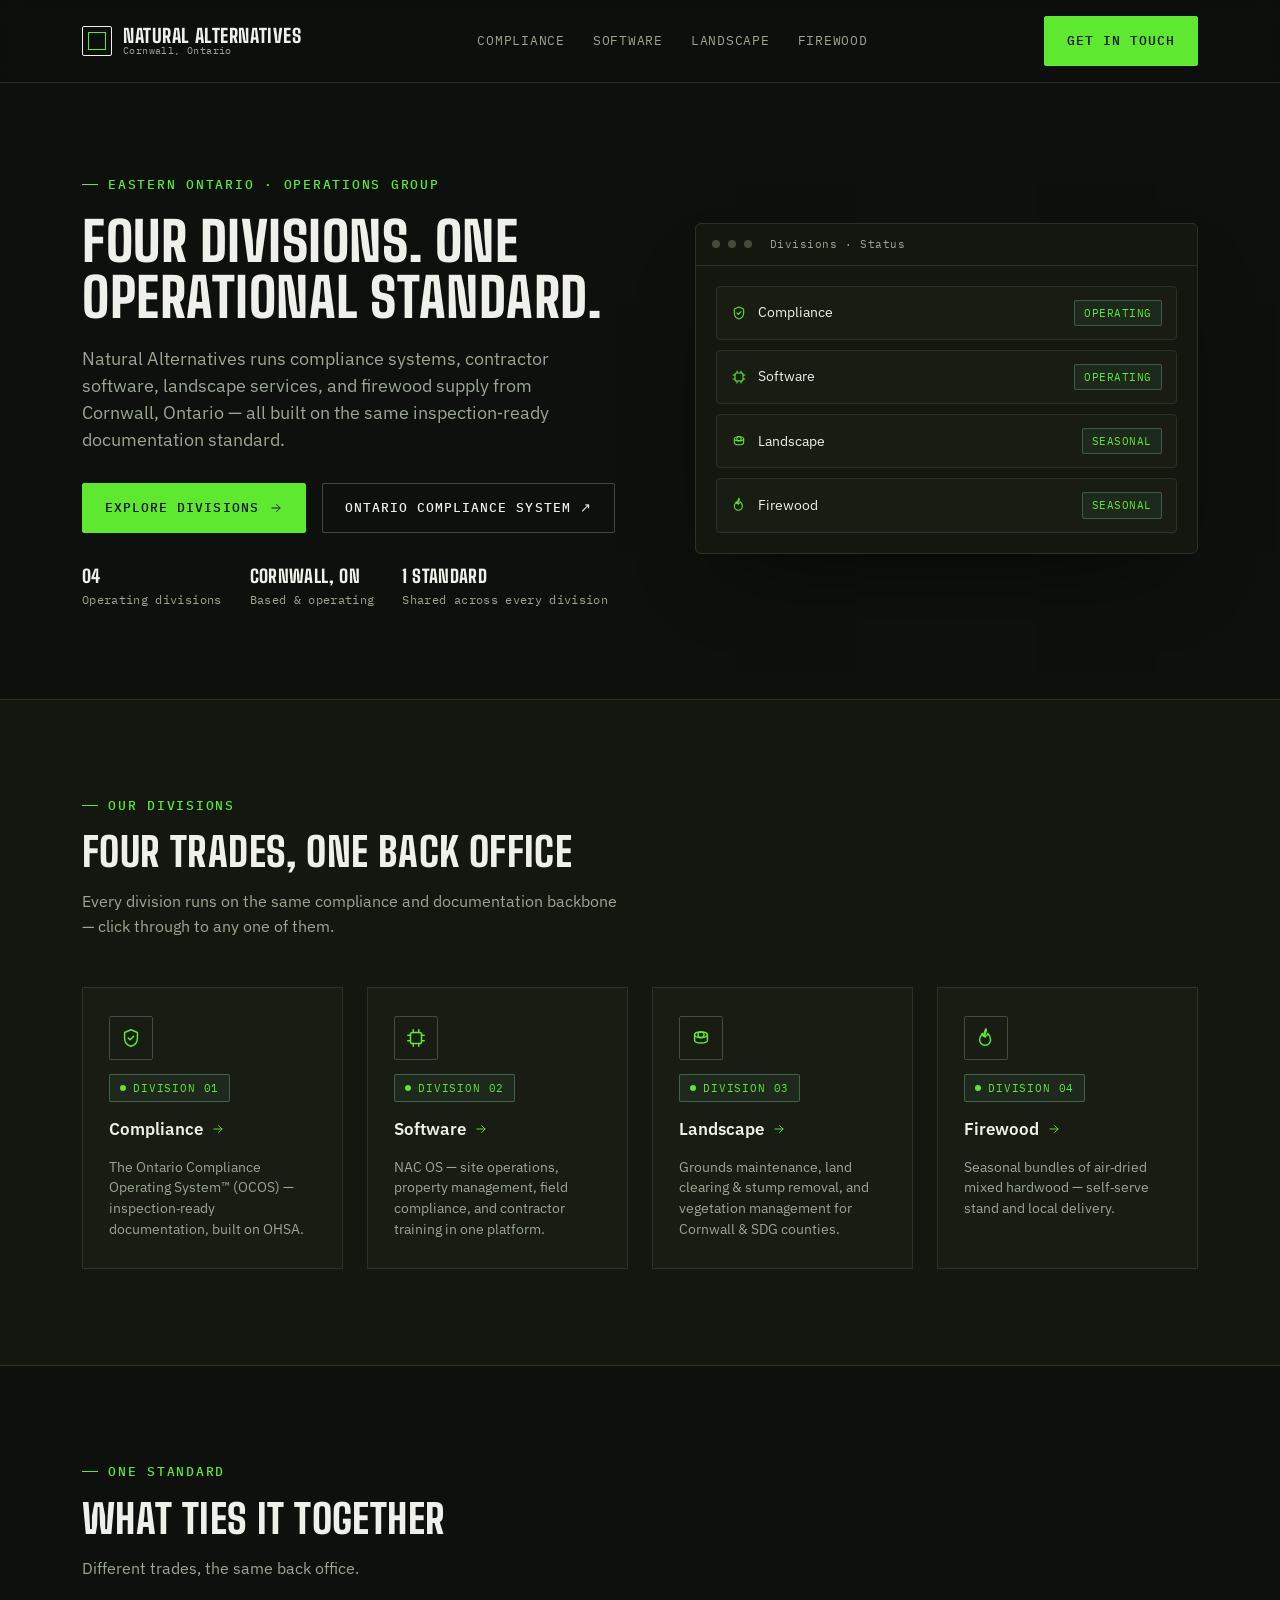
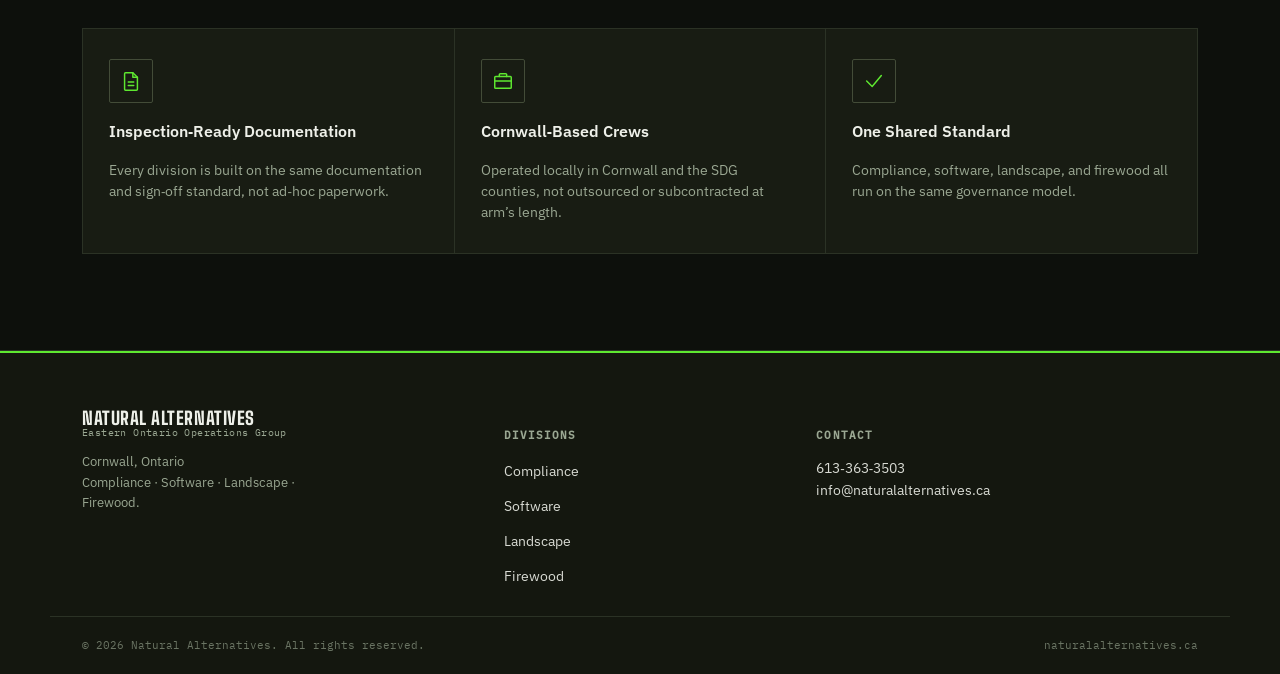
==== commit 412ce647: "Add NAC OS software product pages, stop linking Software card to admin console The homepage's Softwa" ====
--- a/index.html
+++ b/index.html
@@ -107,11 +107,11 @@
         <h4>Compliance <svg class="card-arrow" viewBox="0 0 24 24"><use href="#n-arrow"/></svg></h4>
         <p>The Ontario Compliance Operating System&trade; (OCOS) &mdash; inspection&#8209;ready documentation, built on OHSA.</p>
       </a>
-      <a class="brand-card brand-card-link" id="software" href="https://naturalalternatives.ca" target="_blank" rel="noopener">
+      <a class="brand-card brand-card-link" id="software" href="software/index.html">
         <span class="icon-wrap"><svg class="icon"><use href="#i-cpu"/></svg></span>
         <span class="status-pill status-pill-live">Division 02</span>
         <h4>Software <svg class="card-arrow" viewBox="0 0 24 24"><use href="#n-arrow"/></svg></h4>
-        <p>NAC OS &mdash; the operating layer for Ontario contractors. Compliance, finance, fleet, and training in one console.</p>
+        <p>NAC OS &mdash; site operations, property management, field compliance, and contractor training in one platform.</p>
       </a>
       <a class="brand-card brand-card-link" id="landscape" href="https://landscape.naturalalternatives.ca" target="_blank" rel="noopener">
         <span class="icon-wrap"><svg class="icon"><use href="#i-stump"/></svg></span>
@@ -174,7 +174,7 @@
       <h5>Divisions</h5>
       <ul>
         <li><a href="https://www.naturalalternatives.ca/ontario-compliance-operating-system-/" target="_blank" rel="noopener">Compliance</a></li>
-        <li><a href="https://naturalalternatives.ca" target="_blank" rel="noopener">Software</a></li>
+        <li><a href="software/index.html">Software</a></li>
         <li><a href="https://landscape.naturalalternatives.ca" target="_blank" rel="noopener">Landscape</a></li>
         <li><a href="https://firewood.naturalalternatives.ca" target="_blank" rel="noopener">Firewood</a></li>
       </ul>
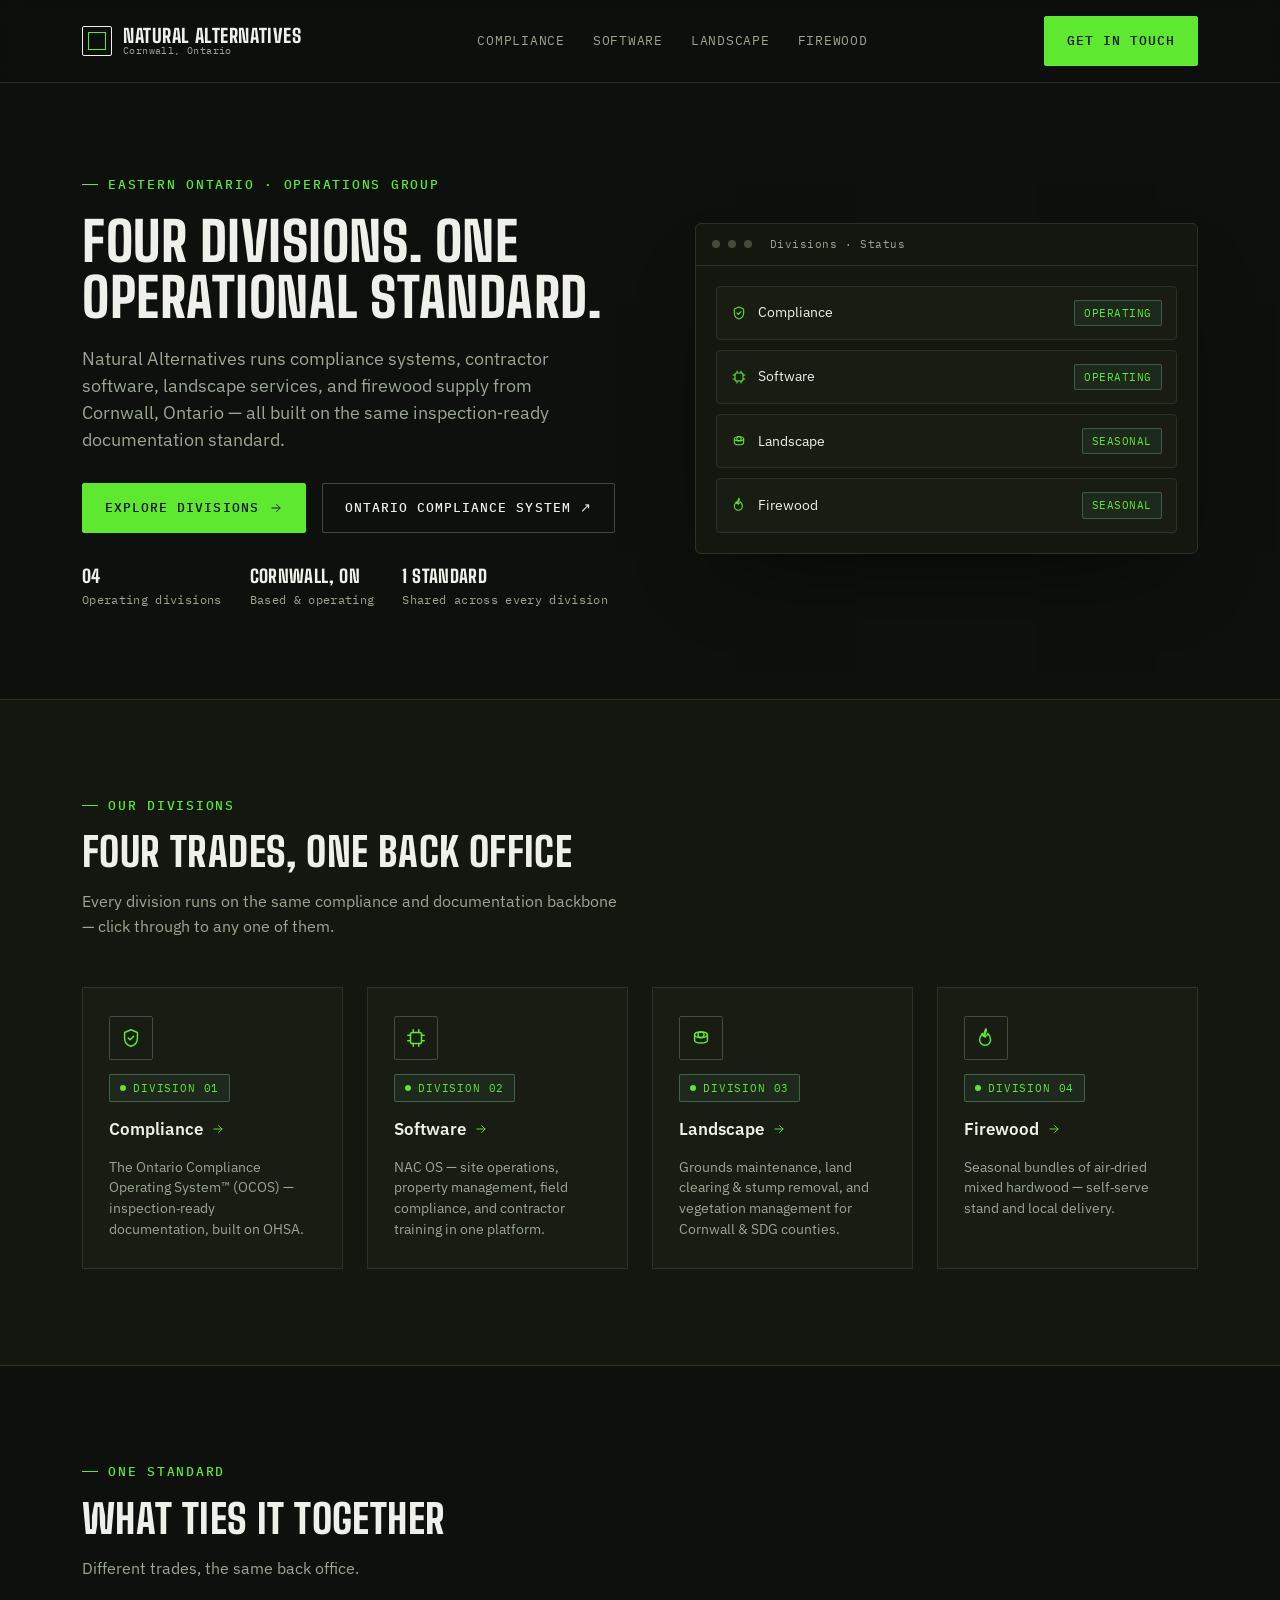
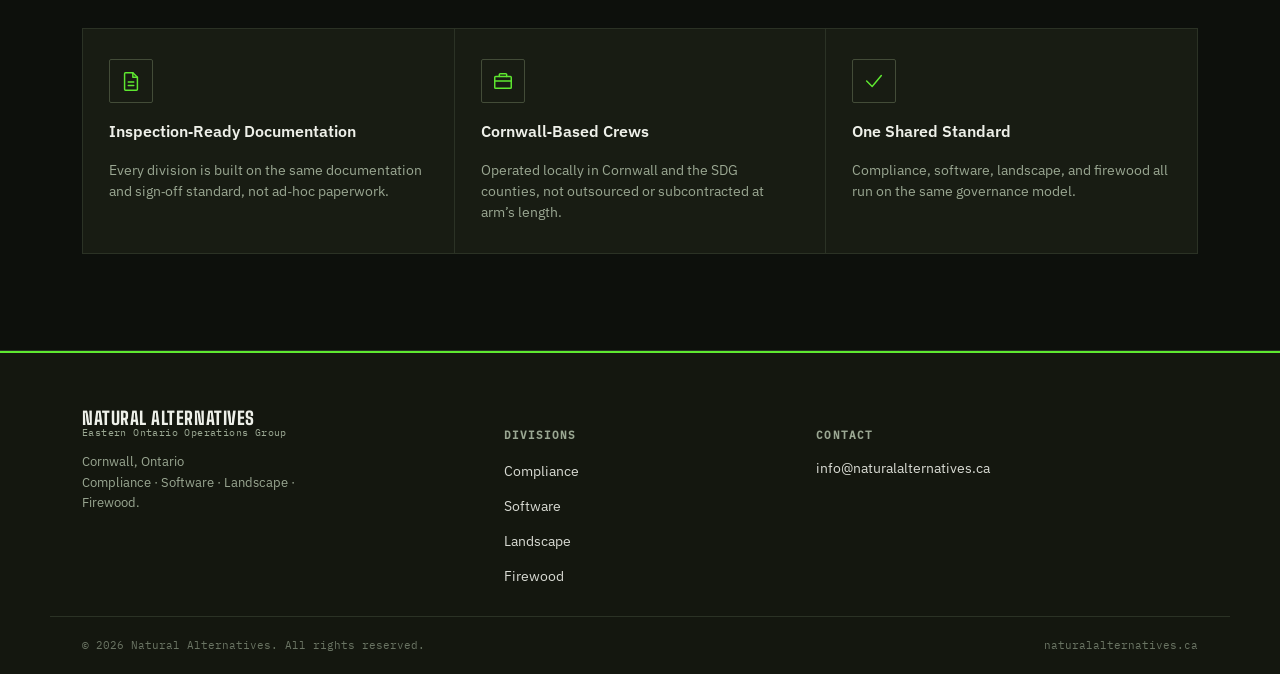
==== commit 052f7257: "Remove phone number from footer across all pages" ====
--- a/index.html
+++ b/index.html
@@ -181,7 +181,7 @@
     </div>
     <div class="footer-col">
       <h5>Contact</h5>
-      <p class="footer-disclaimer"><a href="tel:+16133633503" style="color:var(--text);">613&#8209;363&#8209;3503</a><br><a href="mailto:info@naturalalternatives.ca" style="color:var(--text);">info@naturalalternatives.ca</a></p>
+      <p class="footer-disclaimer"><a href="mailto:info@naturalalternatives.ca" style="color:var(--text);">info@naturalalternatives.ca</a></p>
     </div>
   </div>
   <div class="container footer-bottom">
